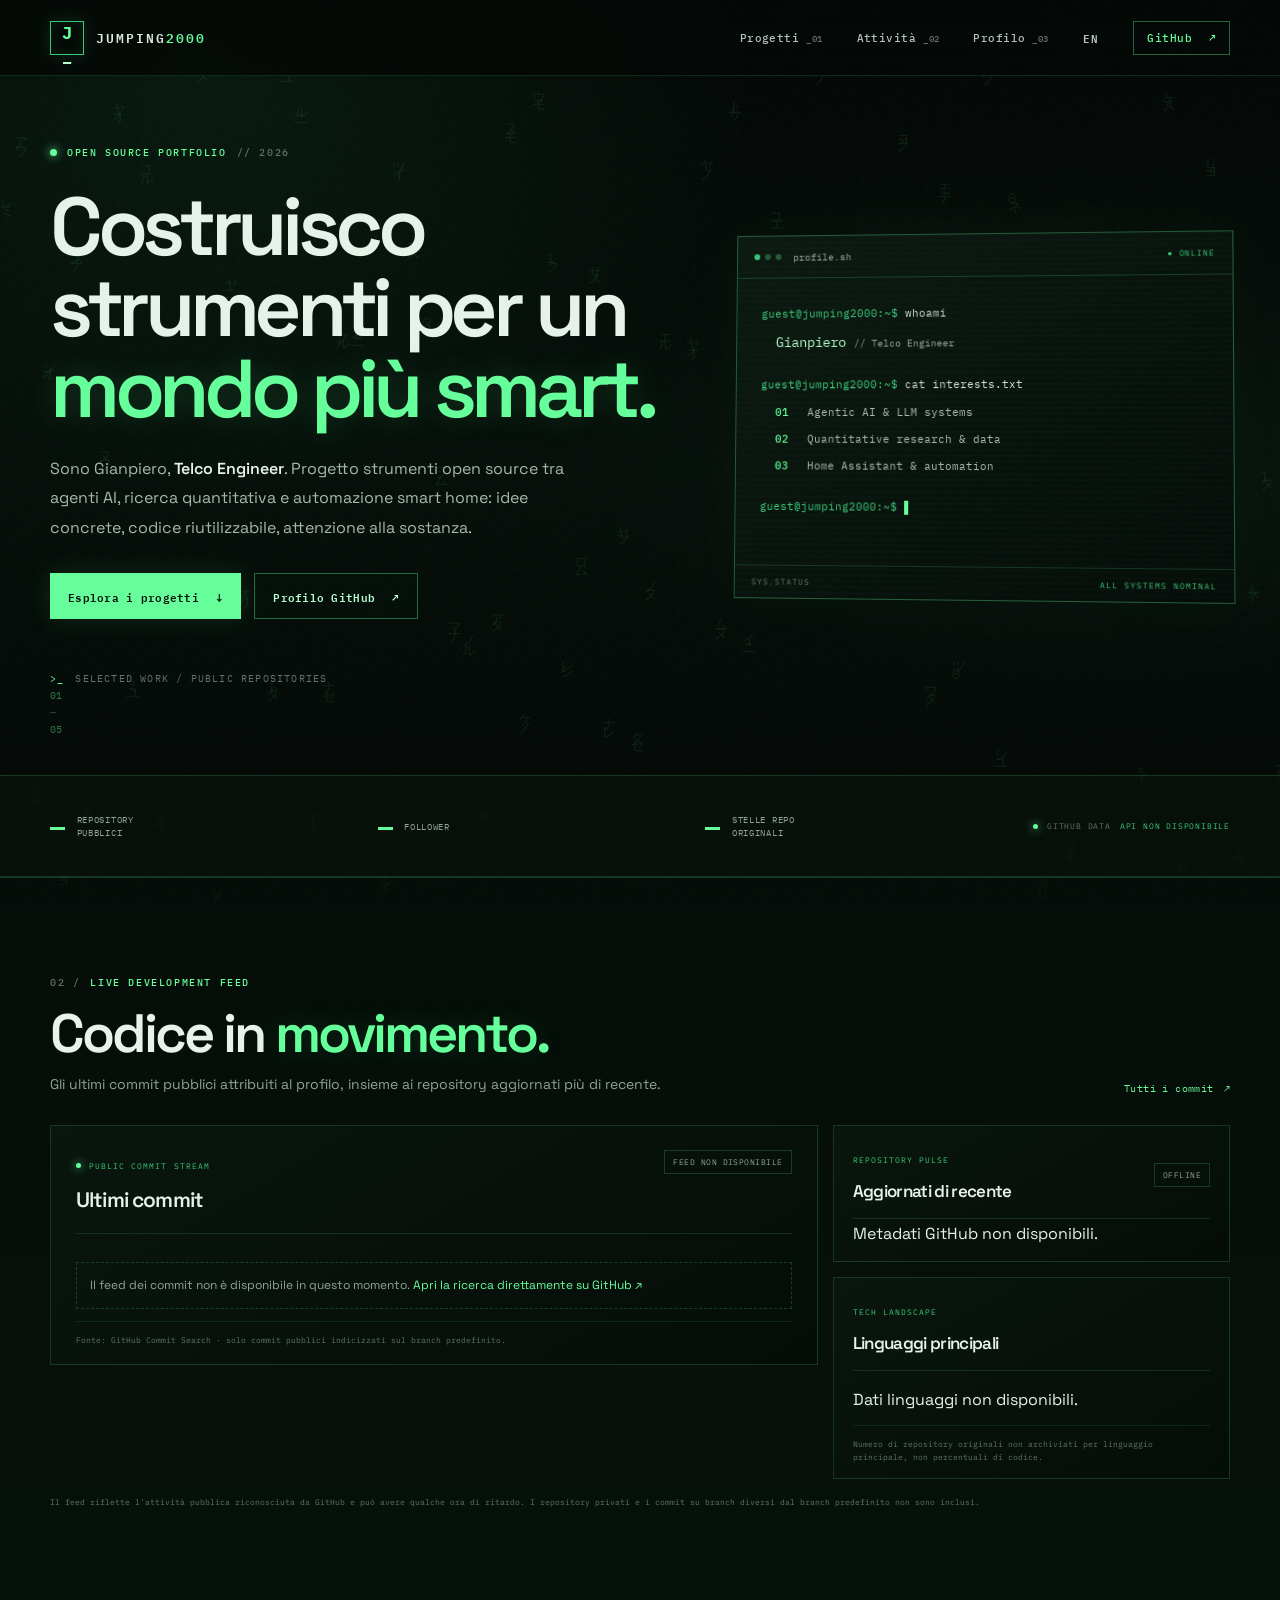
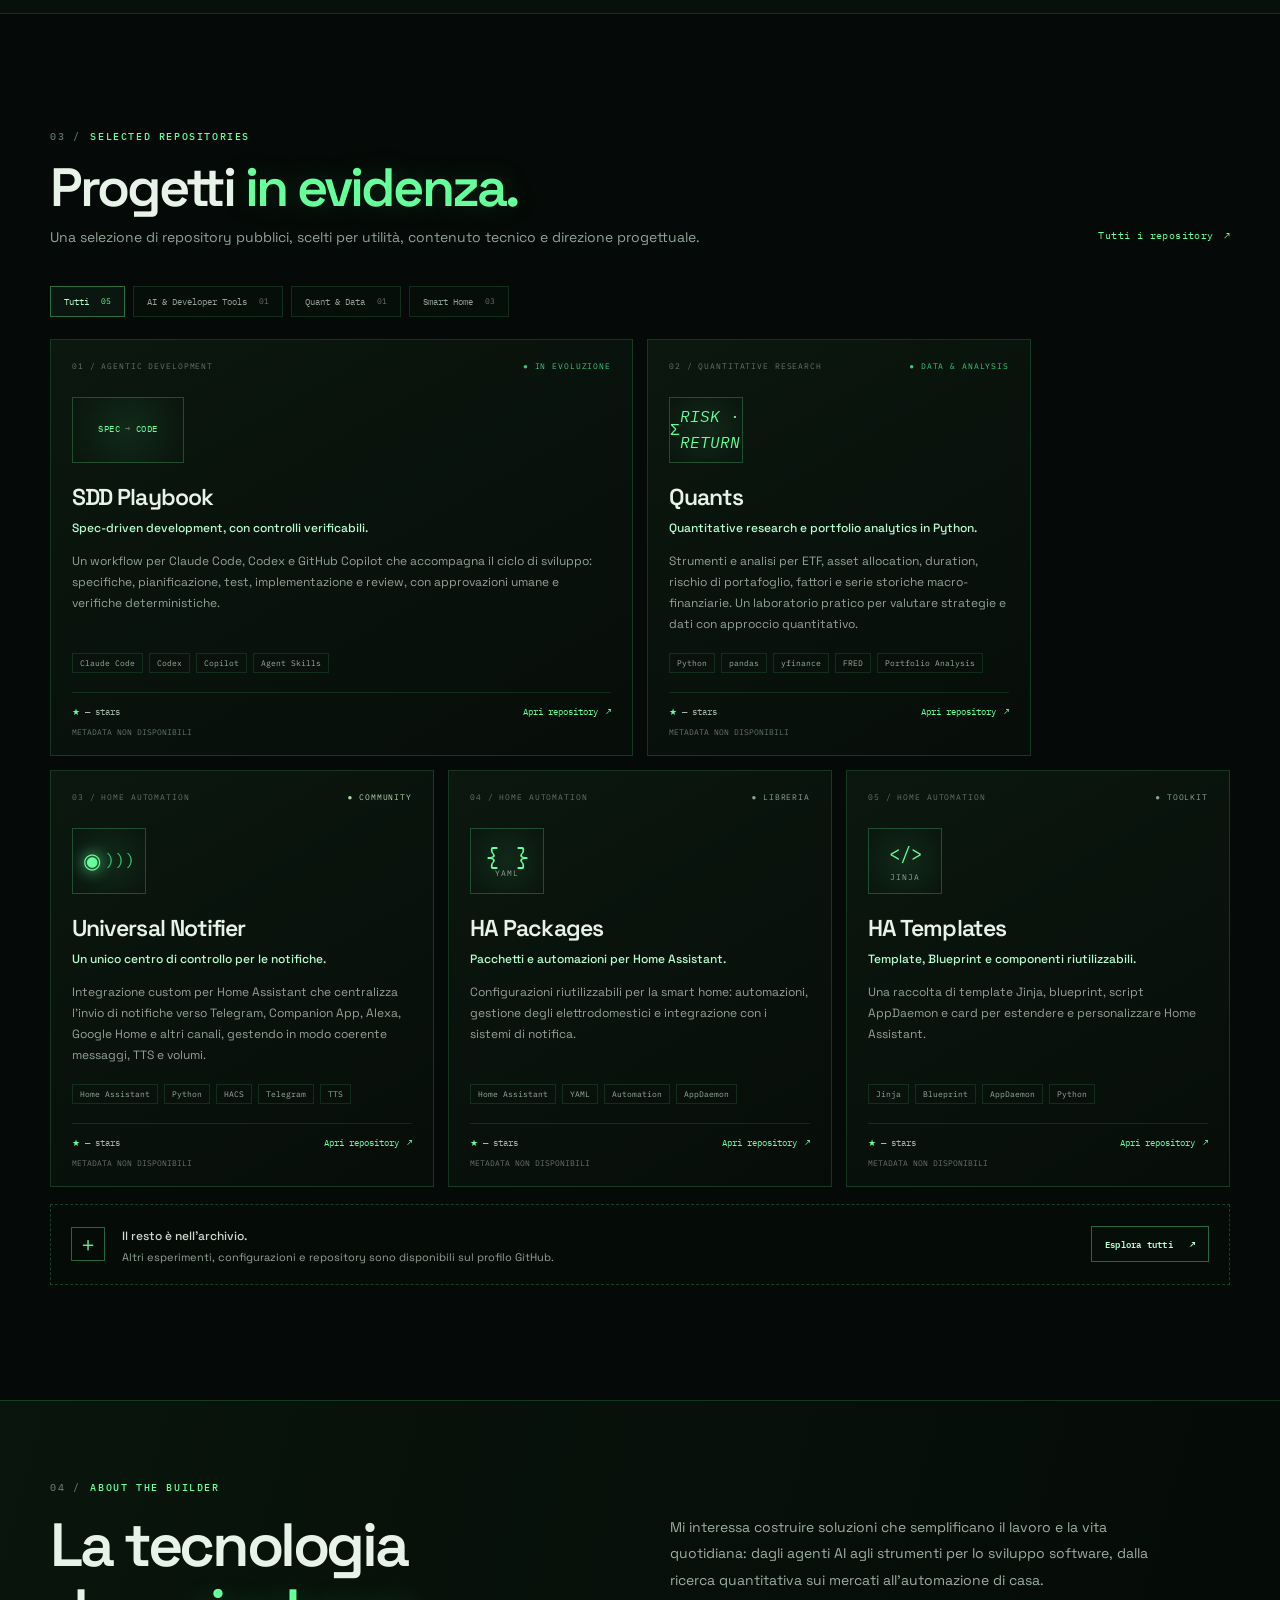
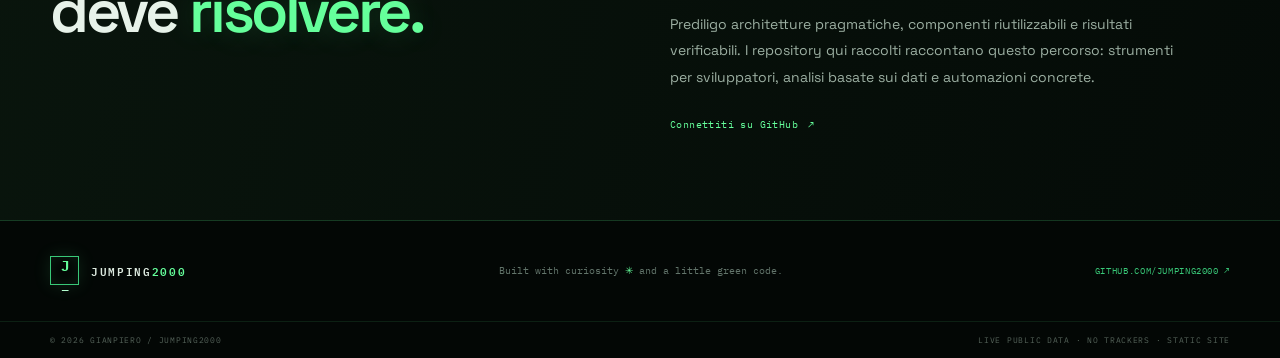
==== index_IT.html @ ffbb42ad "v0.1.0: Site updated with new features and bug fixes." ====
<!doctype html>
<html lang="it">
<head>
  <meta charset="utf-8">
  <meta name="viewport" content="width=device-width, initial-scale=1">
  <meta name="theme-color" content="#050907">
  <meta name="description" content="Portfolio open source di Gianpiero (jumping2000): agenti AI, developer tools e automazione Home Assistant.">
  <meta property="og:type" content="website">
  <meta property="og:title" content="jumping2000 — Open Source Portfolio">
  <meta property="og:description" content="Agenti AI, strumenti per sviluppatori e automazione smart home.">
  <meta property="og:url" content="https://jumping2000.github.io/index_IT.html">
  <meta property="og:locale" content="it_IT">
  <meta property="og:locale:alternate" content="en_US">
  <link rel="alternate" hreflang="en" href="https://jumping2000.github.io/">
  <link rel="alternate" hreflang="it" href="https://jumping2000.github.io/index_IT.html">
  <link rel="alternate" hreflang="x-default" href="https://jumping2000.github.io/">
  <title>jumping2000 // Open Source Portfolio</title>
  <link rel="icon" type="image/svg+xml" href="assets/favicon.svg">
  <link rel="preconnect" href="https://fonts.googleapis.com">
  <link rel="preconnect" href="https://fonts.gstatic.com" crossorigin>
  <link href="https://fonts.googleapis.com/css2?family=IBM+Plex+Mono:wght@400;500;600;700&family=Space+Grotesk:wght@400;500;600;700&display=swap" rel="stylesheet">
  <link rel="stylesheet" href="assets/site.css">
</head>
<body>
  <a class="skip-link" href="#main">Salta al contenuto</a>
  <canvas id="matrix-rain" aria-hidden="true"></canvas>
  <div class="noise" aria-hidden="true"></div>

  <header class="site-header">
    <a class="brand" href="#top" aria-label="jumping2000, torna all'inizio">
      <span class="brand-mark">J<span>_</span></span>
      <span class="brand-name">JUMPING<span>2000</span></span>
    </a>
    <nav class="main-nav" aria-label="Navigazione principale">
      <a href="#projects">Progetti<span>_01</span></a>
      <a href="#activity">Attività<span>_02</span></a>
      <a href="#about">Profilo<span>_03</span></a>
      <a class="nav-lang" href="index.html" lang="en" hreflang="en" aria-label="Read in English">EN</a>
      <a class="nav-github" href="https://github.com/jumping2000" target="_blank" rel="noopener noreferrer">GitHub <span aria-hidden="true">↗</span></a>
    </nav>
  </header>

  <main id="main">
    <section class="hero section-shell" id="top">
      <div class="hero-copy">
        <div class="eyebrow"><span class="pulse-dot"></span> OPEN SOURCE PORTFOLIO <span class="eyebrow-year">// 2026</span></div>
        <h1>Costruisco<br>strumenti per un<br><span>mondo più smart.</span></h1>
        <p class="hero-intro">Sono Gianpiero, <strong>Telco Engineer</strong>. Progetto strumenti open source tra agenti AI, ricerca quantitativa e automazione smart home: idee concrete, codice riutilizzabile, attenzione alla sostanza.</p>
        <div class="hero-actions">
          <a class="button button-primary" href="#projects">Esplora i progetti <span aria-hidden="true">↓</span></a>
          <a class="button button-ghost" href="https://github.com/jumping2000" target="_blank" rel="noopener noreferrer">Profilo GitHub <span aria-hidden="true">↗</span></a>
        </div>
        <div class="hero-footnote"><span class="prompt-symbol">&gt;_</span> SELECTED WORK / PUBLIC REPOSITORIES</div>
      </div>

      <aside class="terminal-card" aria-label="Terminale decorativo con profilo tecnico">
        <div class="terminal-topbar">
          <div class="terminal-lights" aria-hidden="true"><i></i><i></i><i></i></div>
          <span>profile.sh</span>
          <span class="terminal-lock">● ONLINE</span>
        </div>
        <div class="terminal-content">
          <p class="terminal-line"><span class="terminal-prompt">guest@jumping2000:~$</span> whoami</p>
          <p class="terminal-output">Gianpiero <span>// Telco Engineer</span></p>
          <p class="terminal-line"><span class="terminal-prompt">guest@jumping2000:~$</span> cat interests.txt</p>
          <ul class="terminal-list">
            <li><b>01</b> Agentic AI &amp; LLM systems</li>
            <li><b>02</b> Quantitative research &amp; data</li>
            <li><b>03</b> Home Assistant &amp; automation</li>
          </ul>
          <p class="terminal-line terminal-last"><span class="terminal-prompt">guest@jumping2000:~$</span> <span class="cursor">▋</span></p>
        </div>
        <div class="terminal-bottom"><span>SYS.STATUS</span><span>ALL SYSTEMS NOMINAL</span></div>
      </aside>
      <div class="hero-index" aria-hidden="true">01<br><span>—</span><br>05</div>
    </section>

    <section class="stats-strip" aria-label="Statistiche pubbliche GitHub">
      <div class="stats-inner">
        <div class="stat"><span class="stat-value" id="repo-count">—</span><span class="stat-label">REPOSITORY PUBBLICI</span></div>
        <div class="stat"><span class="stat-value" id="follower-count">—</span><span class="stat-label">FOLLOWER</span></div>
        <div class="stat"><span class="stat-value" id="star-count">—</span><span class="stat-label">STELLE REPO ORIGINALI</span></div>
        <div class="stats-note"><span class="pulse-dot"></span> GITHUB DATA <span id="stats-status">IN CARICAMENTO</span></div>
      </div>
    </section>


    <section class="activity-section" id="activity">
      <div class="activity-inner section-shell">
        <div class="section-heading">
          <div>
            <div class="eyebrow"><span class="section-number">02 /</span> LIVE DEVELOPMENT FEED</div>
            <h2>Codice in <span>movimento.</span></h2>
            <p class="section-description">Gli ultimi commit pubblici attribuiti al profilo, insieme ai repository aggiornati più di recente.</p>
          </div>
          <a class="text-link" href="https://github.com/search?q=author%3Ajumping2000&type=commits" target="_blank" rel="noopener noreferrer">Tutti i commit <span aria-hidden="true">↗</span></a>
        </div>

        <div class="activity-layout">
          <section class="activity-panel commits-panel" aria-labelledby="commits-title">
            <div class="activity-panel-header">
              <div><span class="panel-kicker"><span class="pulse-dot"></span> PUBLIC COMMIT STREAM</span><h3 id="commits-title">Ultimi commit</h3></div>
              <span class="live-status" id="activity-status">QUERY IN CORSO</span>
            </div>
            <ol class="commit-feed" id="commit-feed" aria-live="polite" aria-busy="true">
              <li class="commit-skeleton"><span></span><span></span><span></span></li>
              <li class="commit-skeleton"><span></span><span></span><span></span></li>
              <li class="commit-skeleton"><span></span><span></span><span></span></li>
            </ol>
            <p class="activity-empty" id="activity-empty" hidden>Il feed dei commit non è disponibile in questo momento. <a href="https://github.com/search?q=author%3Ajumping2000&type=commits" target="_blank" rel="noopener noreferrer">Apri la ricerca direttamente su GitHub ↗</a></p>
            <div class="panel-footnote">Fonte: GitHub Commit Search · solo commit pubblici indicizzati sul branch predefinito.</div>
          </section>

          <aside class="activity-aside">
            <section class="activity-panel repo-updates-panel" aria-labelledby="repo-updates-title">
              <div class="activity-panel-header compact-header">
                <div><span class="panel-kicker">REPOSITORY PULSE</span><h3 id="repo-updates-title">Aggiornati di recente</h3></div>
                <span class="live-status" id="repo-update-status">IN ATTESA</span>
              </div>
              <ol class="repo-updates-list" id="repo-updates-list" aria-live="polite">
                <li class="repo-update-placeholder">Caricamento repository…</li>
              </ol>
            </section>

            <section class="activity-panel language-panel" aria-labelledby="languages-title">
              <div class="activity-panel-header compact-header">
                <div><span class="panel-kicker">TECH LANDSCAPE</span><h3 id="languages-title">Linguaggi principali</h3></div>
              </div>
              <div class="language-list" id="language-list"><span class="repo-update-placeholder">Analisi repository…</span></div>
              <div class="panel-footnote">Numero di repository originali non archiviati per linguaggio principale, non percentuali di codice.</div>
            </section>
          </aside>
        </div>
        <p class="activity-disclaimer">Il feed riflette l'attività pubblica riconosciuta da GitHub e può avere qualche ora di ritardo. I repository privati e i commit su branch diversi dal branch predefinito non sono inclusi.</p>
      </div>
    </section>

    <section class="projects section-shell" id="projects">
      <div class="section-heading">
        <div>
          <div class="eyebrow"><span class="section-number">03 /</span> SELECTED REPOSITORIES</div>
          <h2>Progetti <span>in evidenza.</span></h2>
          <p class="section-description">Una selezione di repository pubblici, scelti per utilità, contenuto tecnico e direzione progettuale.</p>
        </div>
        <a class="text-link all-repos-link" href="https://github.com/jumping2000?tab=repositories" target="_blank" rel="noopener noreferrer">Tutti i repository <span aria-hidden="true">↗</span></a>
      </div>

      <div class="filter-bar" role="group" aria-label="Filtra i progetti">
        <button class="filter-button is-active" type="button" data-filter="all" aria-pressed="true">Tutti <span>05</span></button>
        <button class="filter-button" type="button" data-filter="ai" aria-pressed="false">AI &amp; Developer Tools <span>01</span></button>
        <button class="filter-button" type="button" data-filter="data" aria-pressed="false">Quant &amp; Data <span>01</span></button>
        <button class="filter-button" type="button" data-filter="smart-home" aria-pressed="false">Smart Home <span>03</span></button>
      </div>

      <div class="project-grid" id="project-grid">
        <article class="project-card project-featured" data-category="ai" data-repo="sdd-playbook">
          <div class="card-topline"><span class="card-index">01 / AGENTIC DEVELOPMENT</span><span class="card-status status-active">● IN EVOLUZIONE</span></div>
          <div class="project-symbol symbol-sdd" aria-hidden="true"><span>SPEC</span><i>→</i><span>CODE</span></div>
          <h3>SDD Playbook</h3>
          <p class="project-subtitle">Spec-driven development, con controlli verificabili.</p>
          <p class="project-description">Un workflow per Claude Code, Codex e GitHub Copilot che accompagna il ciclo di sviluppo: specifiche, pianificazione, test, implementazione e review, con approvazioni umane e verifiche deterministiche.</p>
          <div class="tag-list"><span>Claude Code</span><span>Codex</span><span>Copilot</span><span>Agent Skills</span></div>
          <div class="card-footer"><span class="repo-meta"><span class="star">★</span> <span data-repo-stat="sdd-playbook">—</span> <span class="repo-stat-label">stars</span></span><a class="repo-link" href="https://github.com/jumping2000/sdd-playbook" target="_blank" rel="noopener noreferrer">Apri repository <span aria-hidden="true">↗</span></a></div>
          <div class="repo-freshness" data-repo-freshness="sdd-playbook"><span>METADATA IN CARICAMENTO</span></div>
        </article>

        <article class="project-card" data-category="data" data-repo="Quants">
          <div class="card-topline"><span class="card-index">02 / QUANTITATIVE RESEARCH</span><span class="card-status status-active">● DATA &amp; ANALYSIS</span></div>
          <div class="project-symbol symbol-quants" aria-hidden="true"><span>Σ</span><i>RISK · RETURN</i></div>
          <h3>Quants</h3>
          <p class="project-subtitle">Quantitative research e portfolio analytics in Python.</p>
          <p class="project-description">Strumenti e analisi per ETF, asset allocation, duration, rischio di portafoglio, fattori e serie storiche macro-finanziarie. Un laboratorio pratico per valutare strategie e dati con approccio quantitativo.</p>
          <div class="tag-list"><span>Python</span><span>pandas</span><span>yfinance</span><span>FRED</span><span>Portfolio Analysis</span></div>
          <div class="card-footer"><span class="repo-meta"><span class="star">★</span> <span data-repo-stat="Quants">—</span> <span class="repo-stat-label">stars</span></span><a class="repo-link" href="https://github.com/jumping2000/Quants" target="_blank" rel="noopener noreferrer">Apri repository <span aria-hidden="true">↗</span></a></div>
          <div class="repo-freshness" data-repo-freshness="Quants"><span>METADATA IN CARICAMENTO</span></div>
        </article>

        <article class="project-card" data-category="smart-home" data-repo="universal_notifier">
          <div class="card-topline"><span class="card-index">03 / HOME AUTOMATION</span><span class="card-status status-popular">● COMMUNITY</span></div>
          <div class="project-symbol symbol-notifier" aria-hidden="true"><span class="notify-ring">◉</span><span class="notify-wave">)))</span></div>
          <h3>Universal Notifier</h3>
          <p class="project-subtitle">Un unico centro di controllo per le notifiche.</p>
          <p class="project-description">Integrazione custom per Home Assistant che centralizza l'invio di notifiche verso Telegram, Companion App, Alexa, Google Home e altri canali, gestendo in modo coerente messaggi, TTS e volumi.</p>
          <div class="tag-list"><span>Home Assistant</span><span>Python</span><span>HACS</span><span>Telegram</span><span>TTS</span></div>
          <div class="card-footer"><span class="repo-meta"><span class="star">★</span> <span data-repo-stat="universal_notifier">—</span> <span class="repo-stat-label">stars</span></span><a class="repo-link" href="https://github.com/jumping2000/universal_notifier" target="_blank" rel="noopener noreferrer">Apri repository <span aria-hidden="true">↗</span></a></div>
          <div class="repo-freshness" data-repo-freshness="universal_notifier"><span>METADATA IN CARICAMENTO</span></div>
        </article>

        <article class="project-card" data-category="smart-home" data-repo="ha-packages">
          <div class="card-topline"><span class="card-index">04 / HOME AUTOMATION</span><span class="card-status">● LIBRERIA</span></div>
          <div class="project-symbol symbol-packages" aria-hidden="true"><span>{ }</span><i>YAML</i></div>
          <h3>HA Packages</h3>
          <p class="project-subtitle">Pacchetti e automazioni per Home Assistant.</p>
          <p class="project-description">Configurazioni riutilizzabili per la smart home: automazioni, gestione degli elettrodomestici e integrazione con i sistemi di notifica.</p>
          <div class="tag-list"><span>Home Assistant</span><span>YAML</span><span>Automation</span><span>AppDaemon</span></div>
          <div class="card-footer"><span class="repo-meta"><span class="star">★</span> <span data-repo-stat="ha-packages">—</span> <span class="repo-stat-label">stars</span></span><a class="repo-link" href="https://github.com/jumping2000/ha-packages" target="_blank" rel="noopener noreferrer">Apri repository <span aria-hidden="true">↗</span></a></div>
          <div class="repo-freshness" data-repo-freshness="ha-packages"><span>METADATA IN CARICAMENTO</span></div>
        </article>

        <article class="project-card" data-category="smart-home" data-repo="ha-templates">
          <div class="card-topline"><span class="card-index">05 / HOME AUTOMATION</span><span class="card-status">● TOOLKIT</span></div>
          <div class="project-symbol symbol-templates" aria-hidden="true"><span>&lt;/&gt;</span><i>JINJA</i></div>
          <h3>HA Templates</h3>
          <p class="project-subtitle">Template, Blueprint e componenti riutilizzabili.</p>
          <p class="project-description">Una raccolta di template Jinja, blueprint, script AppDaemon e card per estendere e personalizzare Home Assistant.</p>
          <div class="tag-list"><span>Jinja</span><span>Blueprint</span><span>AppDaemon</span><span>Python</span></div>
          <div class="card-footer"><span class="repo-meta"><span class="star">★</span> <span data-repo-stat="ha-templates">—</span> <span class="repo-stat-label">stars</span></span><a class="repo-link" href="https://github.com/jumping2000/ha-templates" target="_blank" rel="noopener noreferrer">Apri repository <span aria-hidden="true">↗</span></a></div>
          <div class="repo-freshness" data-repo-freshness="ha-templates"><span>METADATA IN CARICAMENTO</span></div>
        </article>
      </div>

      <div class="more-repos">
        <div class="more-icon" aria-hidden="true">＋</div>
        <div><strong>Il resto è nell'archivio.</strong><p>Altri esperimenti, configurazioni e repository sono disponibili sul profilo GitHub.</p></div>
        <a class="button button-small button-ghost" href="https://github.com/jumping2000?tab=repositories" target="_blank" rel="noopener noreferrer">Esplora tutti <span aria-hidden="true">↗</span></a>
      </div>
    </section>

    <section class="about-section" id="about">
      <div class="about-inner section-shell">
        <div class="eyebrow"><span class="section-number">04 /</span> ABOUT THE BUILDER</div>
        <div class="about-grid">
          <h2>La tecnologia<br>deve <span>risolvere.</span></h2>
          <div class="about-copy">
            <p>Mi interessa costruire soluzioni che semplificano il lavoro e la vita quotidiana: dagli agenti AI agli strumenti per lo sviluppo software, dalla ricerca quantitativa sui mercati all'automazione di casa.</p>
            <p>Prediligo architetture pragmatiche, componenti riutilizzabili e risultati verificabili. I repository qui raccolti raccontano questo percorso: strumenti per sviluppatori, analisi basate sui dati e automazioni concrete.</p>
            <a class="text-link" href="https://github.com/jumping2000" target="_blank" rel="noopener noreferrer">Connettiti su GitHub <span aria-hidden="true">↗</span></a>
          </div>
        </div>
      </div>
    </section>
  </main>

  <footer class="site-footer">
    <div class="footer-inner section-shell">
      <a class="brand footer-brand" href="#top"><span class="brand-mark">J<span>_</span></span><span class="brand-name">JUMPING<span>2000</span></span></a>
      <p>Built with curiosity <span>✳</span> and a little green code.</p>
      <a href="https://github.com/jumping2000" target="_blank" rel="noopener noreferrer">GITHUB.COM/JUMPING2000 ↗</a>
    </div>
    <div class="footer-bottom"><span>© <span id="year">2026</span> GIANPIERO / JUMPING2000</span><span>LIVE PUBLIC DATA · NO TRACKERS · STATIC SITE</span></div>
  </footer>
  <script src="assets/site.js" defer></script>
</body>
</html>
---- assets/site.css ----
:root {
  color-scheme: dark;
  --bg: #050907;
  --bg-soft: #09110d;
  --panel: rgba(9, 19, 13, .88);
  --panel-strong: #0b1510;
  --line: rgba(91, 255, 151, .17);
  --line-bright: rgba(91, 255, 151, .38);
  --green: #65ff9b;
  --green-dim: #39c878;
  --green-soft: #b5ffd0;
  --text: #e7f2e9;
  --muted: #91a397;
  --muted-dark: #62746a;
  --mono: "IBM Plex Mono", ui-monospace, SFMono-Regular, Consolas, monospace;
  --sans: "Space Grotesk", Inter, system-ui, sans-serif;
  --max: 1180px;
}

* { box-sizing: border-box; }
html { scroll-behavior: smooth; scroll-padding-top: 90px; }
body { margin: 0; min-width: 320px; background: var(--bg); color: var(--text); font-family: var(--sans); line-height: 1.6; overflow-x: hidden; }
body::before { content: ""; position: fixed; inset: 0; z-index: -2; pointer-events: none; background: radial-gradient(ellipse at 16% 9%, rgba(35, 140, 75, .13), transparent 36%), radial-gradient(ellipse at 86% 52%, rgba(29, 101, 59, .09), transparent 33%), linear-gradient(180deg, #050907 0%, #07100b 52%, #050907 100%); }
#matrix-rain { position: fixed; inset: 0; z-index: -1; width: 100%; height: 100%; opacity: .2; pointer-events: none; }
.noise { position: fixed; inset: 0; z-index: 5; opacity: .025; pointer-events: none; background-image: url("data:image/svg+xml,%3Csvg viewBox='0 0 180 180' xmlns='http://www.w3.org/2000/svg'%3E%3Cfilter id='n'%3E%3CfeTurbulence type='fractalNoise' baseFrequency='.92' numOctaves='3' stitchTiles='stitch'/%3E%3C/filter%3E%3Crect width='100%25' height='100%25' filter='url(%23n)' opacity='.7'/%3E%3C/svg%3E"); }
a { color: inherit; text-decoration: none; }
button { font: inherit; }
::selection { background: var(--green); color: #041008; }
.skip-link { position: fixed; top: 8px; left: 8px; z-index: 20; padding: 10px 14px; color: #041008; background: var(--green); transform: translateY(-150%); }
.skip-link:focus { transform: translateY(0); }
.section-shell { width: min(var(--max), calc(100% - 64px)); margin-inline: auto; }

.site-header { position: sticky; top: 0; z-index: 10; display: flex; align-items: center; justify-content: space-between; width: 100%; height: 76px; padding: 0 max(32px, calc((100vw - var(--max)) / 2)); border-bottom: 1px solid rgba(91,255,151,.13); background: rgba(5, 9, 7, .84); backdrop-filter: blur(18px); }
.brand { display: inline-flex; align-items: center; gap: 12px; }
.brand-mark { display: grid; place-items: center; width: 34px; height: 34px; border: 1px solid var(--green-dim); color: var(--green); font: 700 17px var(--mono); box-shadow: 0 0 18px rgba(101,255,155,.12), inset 0 0 13px rgba(101,255,155,.08); }
.brand-mark span { color: var(--green-soft); }
.brand-name { font: 600 13px var(--mono); letter-spacing: .15em; color: #dce9df; }
.brand-name span { color: var(--green); }
.main-nav { display: flex; align-items: center; gap: 34px; font: 500 11px var(--mono); letter-spacing: .04em; color: #b4c5b8; }
.main-nav a { transition: color .2s ease; }
.main-nav a:hover, .main-nav a:focus-visible { color: var(--green); }
.main-nav a > span:not([aria-hidden]) { margin-left: 7px; color: var(--muted-dark); font-size: 9px; }
.main-nav .nav-github { padding: 9px 13px; border: 1px solid var(--line-bright); color: var(--green); }
.main-nav .nav-github span { margin-left: 9px; }
.main-nav .nav-lang { padding: 9px 0; font-weight: 600; letter-spacing: .12em; }

.hero { position: relative; display: grid; grid-template-columns: minmax(0, 1.1fr) minmax(360px, .9fr); align-items: center; gap: 70px; min-height: 650px; padding-top: 70px; padding-bottom: 90px; }
.hero-copy { position: relative; z-index: 1; }
.eyebrow { display: flex; align-items: center; gap: 10px; color: var(--green); font: 500 10px var(--mono); letter-spacing: .16em; }
.pulse-dot { display: inline-block; width: 7px; height: 7px; border-radius: 50%; background: var(--green); box-shadow: 0 0 10px var(--green); animation: pulse 2s infinite; }
.eyebrow-year { color: var(--muted-dark); }
h1 { margin: 27px 0 24px; font-size: clamp(48px, 6.5vw, 82px); line-height: .99; letter-spacing: -.065em; font-weight: 600; }
h1 span, h2 span { color: var(--green); text-shadow: 0 0 30px rgba(101,255,155,.17); }
.hero-intro { max-width: 555px; margin: 0; color: #a7b8ac; font-size: 16px; line-height: 1.85; }
.hero-intro strong { color: var(--text); font-weight: 600; }
.hero-actions { display: flex; flex-wrap: wrap; gap: 13px; margin-top: 31px; }
.button { display: inline-flex; align-items: center; justify-content: center; gap: 17px; min-height: 46px; padding: 0 18px; font: 600 11px var(--mono); letter-spacing: .025em; transition: transform .2s ease, box-shadow .2s ease, background .2s ease; }
.button:hover { transform: translateY(-2px); }
.button-primary { color: #031008; background: var(--green); box-shadow: 0 0 25px rgba(101,255,155,.13); }
.button-primary:hover { background: #a0ffbd; box-shadow: 0 0 35px rgba(101,255,155,.25); }
.button-ghost { color: var(--green-soft); border: 1px solid var(--line-bright); background: rgba(8,20,12,.35); }
.button-ghost:hover { background: rgba(48,112,69,.2); }
.hero-footnote { display: flex; align-items: center; gap: 11px; margin-top: 53px; color: var(--muted-dark); font: 10px var(--mono); letter-spacing: .12em; }
.prompt-symbol { color: var(--green); }
.hero-index { position: absolute; bottom: 37px; left: 0; color: var(--green); opacity: .46; font: 10px/1.7 var(--mono); }
.hero-index span { color: var(--muted-dark); }

.terminal-card { position: relative; overflow: hidden; border: 1px solid rgba(101,255,155,.31); background: linear-gradient(145deg, rgba(11,25,16,.97), rgba(4,12,8,.95)); box-shadow: 0 20px 80px rgba(0,0,0,.28), 0 0 50px rgba(45,174,91,.07); transform: perspective(1100px) rotateY(-4deg) rotateX(2deg); }
.terminal-card::before { content: ""; position: absolute; inset: 0; pointer-events: none; background: repeating-linear-gradient(0deg, transparent 0 4px, rgba(103,255,155,.018) 5px 6px); }
.terminal-topbar { position: relative; display: flex; align-items: center; gap: 12px; height: 43px; padding: 0 17px; border-bottom: 1px solid var(--line); color: var(--muted); font: 10px var(--mono); }
.terminal-lights { display: flex; gap: 5px; }
.terminal-lights i { display: block; width: 6px; height: 6px; border-radius: 50%; background: #28583b; }
.terminal-lights i:first-child { background: var(--green-dim); }
.terminal-lock { margin-left: auto; color: var(--green-dim); font-size: 8px; letter-spacing: .1em; }
.terminal-content { position: relative; min-height: 290px; padding: 27px 25px 15px; font: 11px/1.7 var(--mono); }
.terminal-line { margin: 0 0 9px; color: #d0e2d5; }
.terminal-prompt { color: var(--green-dim); }
.terminal-output { margin: -1px 0 22px 15px; color: var(--green-soft); font-size: 14px; }
.terminal-output span { color: var(--muted); font-size: 10px; }
.terminal-list { display: grid; gap: 8px; margin: 0 0 23px 15px; padding: 0; list-style: none; color: #a9bbae; }
.terminal-list b { margin-right: 12px; color: var(--green); font-weight: 500; }
.terminal-last { margin-bottom: 3px; }
.cursor { color: var(--green); animation: blink 1.05s steps(2, start) infinite; }
.terminal-bottom { display: flex; justify-content: space-between; padding: 11px 17px; border-top: 1px solid var(--line); color: var(--muted-dark); font: 8px var(--mono); letter-spacing: .12em; }
.terminal-bottom span:last-child { color: var(--green-dim); }

.stats-strip { border-block: 1px solid var(--line); background: rgba(9,18,12,.72); }
.stats-inner { display: grid; grid-template-columns: 1fr 1fr 1fr auto; align-items: center; gap: 30px; width: min(var(--max), calc(100% - 64px)); min-height: 100px; margin: 0 auto; }
.stat { display: flex; align-items: center; gap: 13px; }
.stat-value { color: var(--green); font: 600 25px var(--mono); letter-spacing: -.06em; }
.stat-label { max-width: 95px; color: var(--muted); font: 9px/1.5 var(--mono); letter-spacing: .08em; }
.stats-note { display: flex; align-items: center; gap: 9px; color: var(--muted-dark); font: 8px var(--mono); letter-spacing: .1em; white-space: nowrap; }
.stats-note .pulse-dot { width: 5px; height: 5px; }
#stats-status { color: var(--green-dim); }

.projects { padding-top: 116px; padding-bottom: 115px; }
.section-heading { display: flex; justify-content: space-between; align-items: end; gap: 30px; margin-bottom: 37px; }
.section-number { color: var(--muted-dark); }
h2 { margin: 16px 0 9px; font-size: clamp(36px, 4.6vw, 54px); line-height: 1.08; letter-spacing: -.055em; font-weight: 600; }
.section-description { margin: 0; color: var(--muted); font-size: 14px; }
.text-link { display: inline-flex; align-items: center; gap: 10px; color: var(--green); font: 10px var(--mono); letter-spacing: .04em; white-space: nowrap; transition: gap .2s ease; }
.text-link:hover { gap: 15px; }
.all-repos-link { margin-bottom: 7px; }
.filter-bar { display: flex; flex-wrap: wrap; gap: 8px; margin: 0 0 22px; }
.filter-button { display: inline-flex; align-items: center; gap: 12px; padding: 9px 13px; border: 1px solid rgba(91,255,151,.13); color: var(--muted); background: rgba(8,17,11,.65); cursor: pointer; font: 9px var(--mono); transition: border-color .2s ease, color .2s ease, background .2s ease; }
.filter-button span { color: var(--muted-dark); font-size: 8px; }
.filter-button:hover, .filter-button.is-active { border-color: var(--line-bright); color: var(--green-soft); background: rgba(47,117,68,.13); }
.filter-button.is-active span { color: var(--green); }
.project-grid { display: grid; grid-template-columns: repeat(6, 1fr); gap: 14px; }
.project-card { position: relative; display: flex; flex-direction: column; grid-column: span 2; min-height: 385px; padding: 21px 21px 18px; border: 1px solid rgba(91,255,151,.16); background: linear-gradient(150deg, rgba(12,25,16,.92), rgba(7,14,10,.94)); transition: transform .25s ease, border-color .25s ease, box-shadow .25s ease; }
.project-card:hover { transform: translateY(-4px); border-color: rgba(101,255,155,.46); box-shadow: 0 15px 40px rgba(0,0,0,.2), 0 0 30px rgba(101,255,155,.05); }
.project-card.project-featured { grid-column: span 3; min-height: 405px; }
.project-card[hidden] { display: none; }
.card-topline { display: flex; align-items: center; justify-content: space-between; gap: 10px; color: var(--muted-dark); font: 8px var(--mono); letter-spacing: .11em; }
.card-status { color: #8ca397; white-space: nowrap; font-size: 8px; }
.status-active { color: var(--green-dim); }
.status-popular { color: #b5d6ad; }
.project-symbol { position: relative; display: flex; align-items: center; justify-content: center; width: 74px; height: 66px; margin: 26px 0 16px; border: 1px solid rgba(101,255,155,.24); color: var(--green); background: radial-gradient(circle, rgba(67,182,104,.12), rgba(8,20,12,.2)); font-family: var(--mono); }
.symbol-sdd { gap: 5px; width: 112px; font-size: 9px; letter-spacing: .05em; }
.symbol-sdd i { color: var(--muted-dark); font-style: normal; }
.symbol-pico { border-radius: 50%; width: 66px; height: 66px; }
.pico-core { z-index: 1; display: grid; place-items: center; width: 27px; height: 27px; border-radius: 50%; color: #051009; background: var(--green); font: 700 15px var(--mono); box-shadow: 0 0 18px rgba(101,255,155,.5); }
.pico-orbit { position: absolute; width: 49px; height: 49px; border: 1px solid rgba(101,255,155,.48); border-radius: 50%; }
.orbit-two { width: 63px; height: 32px; transform: rotate(-34deg); border-color: rgba(101,255,155,.25); }
.symbol-notifier { gap: 4px; font-size: 21px; }
.notify-ring { text-shadow: 0 0 15px var(--green); }
.notify-wave { color: var(--green-dim); font-size: 17px; }
.symbol-packages { flex-direction: column; gap: 0; font-size: 25px; line-height: 1; }
.symbol-packages i, .symbol-templates i { color: var(--muted); font-size: 8px; font-style: normal; letter-spacing: .13em; }
.symbol-templates { flex-direction: column; gap: 3px; font-size: 19px; }
.project-card h3 { margin: 0 0 4px; color: var(--text); font-size: 23px; letter-spacing: -.04em; font-weight: 600; }
.project-subtitle { margin: 0 0 12px; color: var(--green-soft); font-size: 12px; font-weight: 500; }
.project-description { flex: 1; margin: 0 0 18px; color: #91a397; font-size: 12px; line-height: 1.75; }
.tag-list { display: flex; flex-wrap: wrap; gap: 6px; margin: 0 0 19px; }
.tag-list span { padding: 4px 7px; border: 1px solid rgba(91,255,151,.12); color: #96ad9d; font: 8px var(--mono); }
.card-footer { display: flex; align-items: center; justify-content: space-between; gap: 12px; padding-top: 13px; border-top: 1px solid rgba(91,255,151,.12); color: var(--muted-dark); font: 9px var(--mono); }
.repo-license { color: var(--muted-dark); }
.repo-meta { color: #a6b9aa; }
.star { color: var(--green); }
.repo-link { display: inline-flex; align-items: center; gap: 8px; color: var(--green); white-space: nowrap; transition: gap .2s ease; }
.repo-link:hover { gap: 13px; }
.more-repos { display: flex; align-items: center; gap: 17px; margin-top: 17px; padding: 17px 20px; border: 1px dashed rgba(91,255,151,.22); background: rgba(7,16,10,.52); }
.more-icon { display: grid; place-items: center; flex: 0 0 34px; width: 34px; height: 34px; border: 1px solid var(--line-bright); color: var(--green); font: 20px var(--mono); }
.more-repos strong { color: #cfdbd1; font-size: 12px; font-weight: 500; }
.more-repos p { margin: 2px 0 0; color: var(--muted); font-size: 11px; }
.button-small { min-height: 36px; margin-left: auto; padding-inline: 13px; font-size: 9px; }

.about-section { border-block: 1px solid var(--line); background: linear-gradient(105deg, rgba(10,23,14,.9), rgba(5,12,8,.92)); }
.about-inner { padding-top: 80px; padding-bottom: 84px; }
.about-grid { display: grid; grid-template-columns: 1fr 1fr; gap: 60px; align-items: start; }
.about-grid h2 { margin-top: 19px; font-size: clamp(42px, 5vw, 61px); }
.about-copy { max-width: 510px; padding-top: 20px; }
.about-copy p { margin: 0 0 17px; color: #9cafa2; font-size: 14px; line-height: 1.9; }
.about-copy .text-link { margin-top: 11px; }

.site-footer { background: #030705; }
.footer-inner { display: flex; align-items: center; justify-content: space-between; min-height: 100px; gap: 20px; }
.footer-brand .brand-mark { width: 29px; height: 29px; font-size: 14px; }
.footer-brand .brand-name { font-size: 11px; }
.footer-inner p { margin: 0; color: var(--muted-dark); font: 10px var(--mono); }
.footer-inner p span { color: var(--green); }
.footer-inner > a:last-child { color: var(--green-dim); font: 9px var(--mono); letter-spacing: .07em; }
.footer-bottom { display: flex; justify-content: space-between; gap: 20px; padding: 13px max(32px, calc((100vw - var(--max)) / 2)); border-top: 1px solid rgba(91,255,151,.1); color: #56645b; font: 8px var(--mono); letter-spacing: .09em; }

@keyframes pulse { 0%, 100% { opacity: 1; box-shadow: 0 0 10px var(--green); } 50% { opacity: .48; box-shadow: 0 0 3px var(--green); } }
@keyframes blink { to { visibility: hidden; } }

@media (max-width: 900px) {
  .hero { grid-template-columns: 1fr; gap: 45px; min-height: 0; padding-top: 80px; padding-bottom: 90px; }
  .hero-copy { max-width: 680px; }
  .terminal-card { width: min(100%, 570px); margin-left: auto; transform: none; }
  .hero-index { display: none; }
  .stats-inner { grid-template-columns: repeat(3, 1fr); padding-block: 20px; }
  .stats-note { grid-column: 1 / -1; justify-self: end; }
  .project-card, .project-card.project-featured { grid-column: span 3; }
  .project-card { min-height: 390px; }
}
@media (max-width: 600px) {
  .section-shell { width: min(100% - 36px, var(--max)); }
  .site-header { height: 66px; padding-inline: 18px; }
  .brand { gap: 8px; }
  .brand-mark { width: 30px; height: 30px; font-size: 15px; }
  .brand-name { font-size: 10px; }
  .main-nav { gap: 15px; font-size: 9px; }
  .main-nav a > span:not([aria-hidden]) { display: none; }
  .main-nav .nav-github { padding: 7px 8px; }
  .hero { gap: 35px; padding-top: 68px; padding-bottom: 57px; }
  .eyebrow { font-size: 8px; letter-spacing: .12em; }
  h1 { margin-top: 23px; font-size: clamp(46px, 13vw, 66px); }
  .hero-intro { font-size: 14px; }
  .hero-actions { gap: 9px; }
  .button { min-height: 43px; padding-inline: 13px; font-size: 9px; }
  .hero-footnote { margin-top: 35px; font-size: 8px; }
  .terminal-content { min-height: 270px; padding: 22px 16px 13px; font-size: 9px; }
  .terminal-output { font-size: 12px; }
  .terminal-bottom { font-size: 7px; }
  .stats-inner { width: calc(100% - 36px); gap: 12px; }
  .stat { flex-direction: column; align-items: flex-start; gap: 2px; }
  .stat-value { font-size: 21px; }
  .stat-label { font-size: 7px; }
  .stats-note { font-size: 7px; }
  .projects { padding-top: 76px; padding-bottom: 75px; }
  .section-heading { display: block; margin-bottom: 27px; }
  h2 { font-size: 39px; }
  .section-description { max-width: 95%; font-size: 12px; }
  .all-repos-link { margin-top: 20px; }
  .filter-bar { gap: 6px; }
  .filter-button { gap: 7px; padding: 8px 9px; font-size: 8px; }
  .project-grid { grid-template-columns: 1fr; gap: 11px; }
  .project-card, .project-card.project-featured { grid-column: 1; min-height: 0; padding: 18px 17px 16px; }
  .project-description { min-height: 0; }
  .project-symbol { margin-top: 22px; }
  .project-card h3 { font-size: 21px; }
  .project-description { font-size: 11px; }
  .tag-list span { font-size: 7px; }
  .card-footer { font-size: 8px; }
  .more-repos { flex-wrap: wrap; gap: 12px; padding: 15px; }
  .more-repos > div:nth-child(2) { flex: 1; min-width: 180px; }
  .button-small { margin-left: 46px; }
  .about-inner { padding-block: 60px; }
  .about-grid { grid-template-columns: 1fr; gap: 7px; }
  .about-grid h2 { font-size: 49px; }
  .about-copy { padding-top: 0; }
  .about-copy p { font-size: 12px; }
  .footer-inner { flex-wrap: wrap; padding-block: 25px; }
  .footer-inner p { order: 3; flex: 0 0 100%; }
  .footer-inner > a:last-child { font-size: 8px; }
  .footer-bottom { flex-direction: column; padding-inline: 18px; font-size: 7px; }
}
@media (prefers-reduced-motion: reduce) {
  *, *::before, *::after { scroll-behavior: auto !important; animation-duration: .01ms !important; animation-iteration-count: 1 !important; transition-duration: .01ms !important; }
  #matrix-rain { display: none; }
}


/* Live activity dashboard */
.activity-section { padding: 98px 0 103px; border-block: 1px solid var(--line); background: linear-gradient(180deg, rgba(7,16,10,.56), rgba(8,19,12,.86)); }
.activity-inner .section-heading { margin-bottom: 30px; }
.activity-layout { display: grid; grid-template-columns: minmax(0, 1.45fr) minmax(290px, .75fr); gap: 15px; align-items: start; }
.activity-panel { min-width: 0; border: 1px solid rgba(91,255,151,.17); background: linear-gradient(150deg, rgba(10,22,14,.94), rgba(5,12,8,.96)); }
.commits-panel { padding: 24px 25px 17px; }
.activity-panel-header { display: flex; justify-content: space-between; align-items: flex-start; gap: 18px; padding-bottom: 17px; border-bottom: 1px solid rgba(91,255,151,.13); }
.panel-kicker { display: inline-flex; align-items: center; gap: 8px; color: var(--green-dim); font: 8px var(--mono); letter-spacing: .13em; }
.panel-kicker .pulse-dot { width: 5px; height: 5px; }
.activity-panel h3 { margin: 7px 0 0; color: var(--text); font-size: 21px; letter-spacing: -.04em; font-weight: 600; }
.live-status { padding: 6px 8px; border: 1px solid rgba(91,255,151,.19); color: var(--muted); font: 8px var(--mono); letter-spacing: .06em; white-space: nowrap; }
.commit-feed { position: relative; display: grid; gap: 0; margin: 0; padding: 8px 0 0; list-style: none; }
.commit-item { position: relative; display: grid; grid-template-columns: 14px minmax(0,1fr); gap: 13px; padding: 15px 0 16px; }
.commit-item:not(:last-child) .commit-marker::after { content: ""; position: absolute; top: 15px; bottom: -18px; left: 5px; width: 1px; background: linear-gradient(rgba(101,255,155,.38), rgba(101,255,155,.08)); }
.commit-marker { position: relative; z-index: 1; width: 11px; height: 11px; margin-top: 4px; border: 1px solid var(--green-dim); border-radius: 50%; background: #092012; box-shadow: 0 0 12px rgba(101,255,155,.15); }
.commit-body { min-width: 0; }
.commit-meta { display: flex; flex-wrap: wrap; justify-content: space-between; gap: 7px 15px; color: var(--muted-dark); font: 9px var(--mono); }
.commit-meta a { color: var(--green-dim); }
.commit-meta time { white-space: nowrap; }
.commit-message { margin: 7px 0 8px; color: #d3e1d6; font-size: 13px; line-height: 1.5; overflow-wrap: anywhere; }
.commit-footer { display: flex; justify-content: space-between; align-items: center; gap: 12px; color: var(--muted-dark); font: 8px var(--mono); }
.commit-footer a { color: var(--green); }
.commit-footer a:hover, .commit-meta a:hover { text-decoration: underline; }
.panel-footnote { margin-top: 12px; padding-top: 12px; border-top: 1px solid rgba(91,255,151,.1); color: var(--muted-dark); font: 8px/1.6 var(--mono); }
.activity-empty { margin: 20px 0 5px; padding: 13px; border: 1px dashed rgba(91,255,151,.2); color: var(--muted); font-size: 12px; }
.activity-empty a { color: var(--green); }
.commit-skeleton { display: grid; gap: 8px; padding: 15px 0; }
.commit-skeleton span { display: block; height: 8px; border-radius: 2px; background: linear-gradient(90deg, rgba(101,255,155,.07), rgba(101,255,155,.17), rgba(101,255,155,.07)); background-size: 200% 100%; animation: loading-sheen 1.7s linear infinite; }
.commit-skeleton span:nth-child(1) { width: 43%; }
.commit-skeleton span:nth-child(2) { width: 86%; height: 12px; }
.commit-skeleton span:nth-child(3) { width: 26%; }
.activity-aside { display: grid; gap: 15px; }
.repo-updates-panel, .language-panel { padding: 19px 19px 15px; }
.compact-header { align-items: center; padding-bottom: 13px; }
.compact-header h3 { font-size: 17px; }
.repo-updates-list { display: grid; gap: 0; margin: 0; padding: 2px 0 0; list-style: none; }
.repo-update-item { display: grid; gap: 4px; padding: 12px 0; border-bottom: 1px solid rgba(91,255,151,.09); }
.repo-update-item:last-child { border-bottom: 0; }
.repo-update-item a { width: fit-content; color: #d8e9dd; font: 500 11px var(--mono); }
.repo-update-item a::before { content: "↳ "; color: var(--green); }
.repo-update-item span { color: var(--muted-dark); font: 8px/1.5 var(--mono); }
.repo-update-placeholder { padding: 14px 0; color: var(--muted-dark); font-size: 11px; }
.language-list { display: grid; gap: 12px; padding-top: 16px; }
.language-row { display: grid; gap: 6px; }
.language-label { display: flex; justify-content: space-between; gap: 12px; color: #b9cbbd; font: 9px var(--mono); }
.language-label span:last-child { color: var(--muted-dark); }
.language-track { height: 4px; overflow: hidden; background: rgba(101,255,155,.08); }
.language-track span { display: block; height: 100%; background: linear-gradient(90deg, #258d4e, #65ff9b); box-shadow: 0 0 10px rgba(101,255,155,.3); }
.activity-disclaimer { margin: 17px 0 0; color: var(--muted-dark); font: 8px/1.7 var(--mono); }
.repo-freshness { display: flex; justify-content: space-between; flex-wrap: wrap; gap: 5px 12px; margin-top: 10px; color: var(--muted-dark); font: 8px var(--mono); }
.repo-freshness span:first-child { color: var(--green-dim); }

@keyframes loading-sheen { to { background-position: -200% 0; } }
@media (max-width: 900px) {
  .activity-layout { grid-template-columns: 1fr; }
  .activity-aside { grid-template-columns: 1fr 1fr; }
  .activity-section { padding-block: 78px; }
}
@media (max-width: 600px) {
  .activity-section { padding-block: 67px; }
  .activity-inner .section-heading { display: block; }
  .activity-inner .section-heading > a { display: inline-flex; margin-top: 18px; }
  .commits-panel { padding: 18px 15px 13px; }
  .activity-panel h3 { font-size: 18px; }
  .activity-panel-header { gap: 8px; }
  .live-status { padding: 5px 6px; font-size: 7px; }
  .commit-meta { font-size: 8px; }
  .commit-message { font-size: 12px; }
  .activity-aside { grid-template-columns: 1fr; }
  .repo-freshness { font-size: 7px; }
}
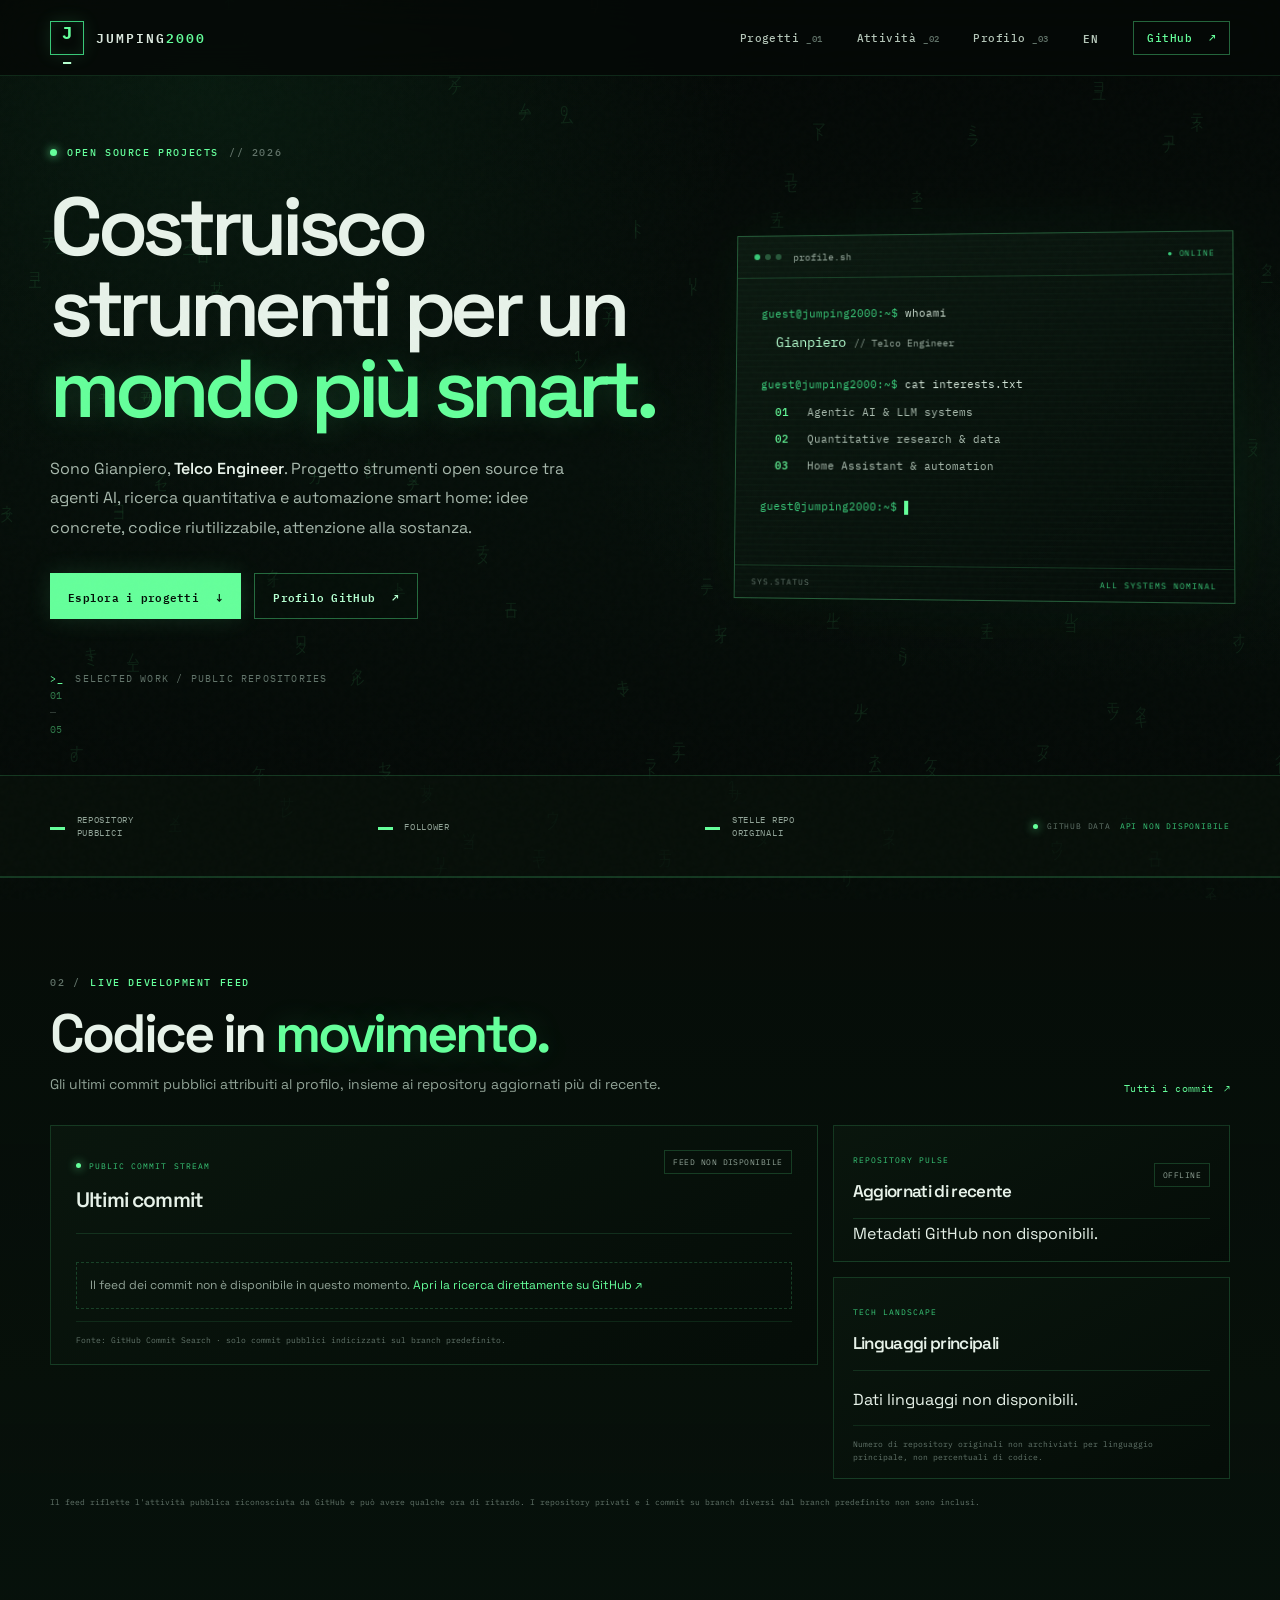
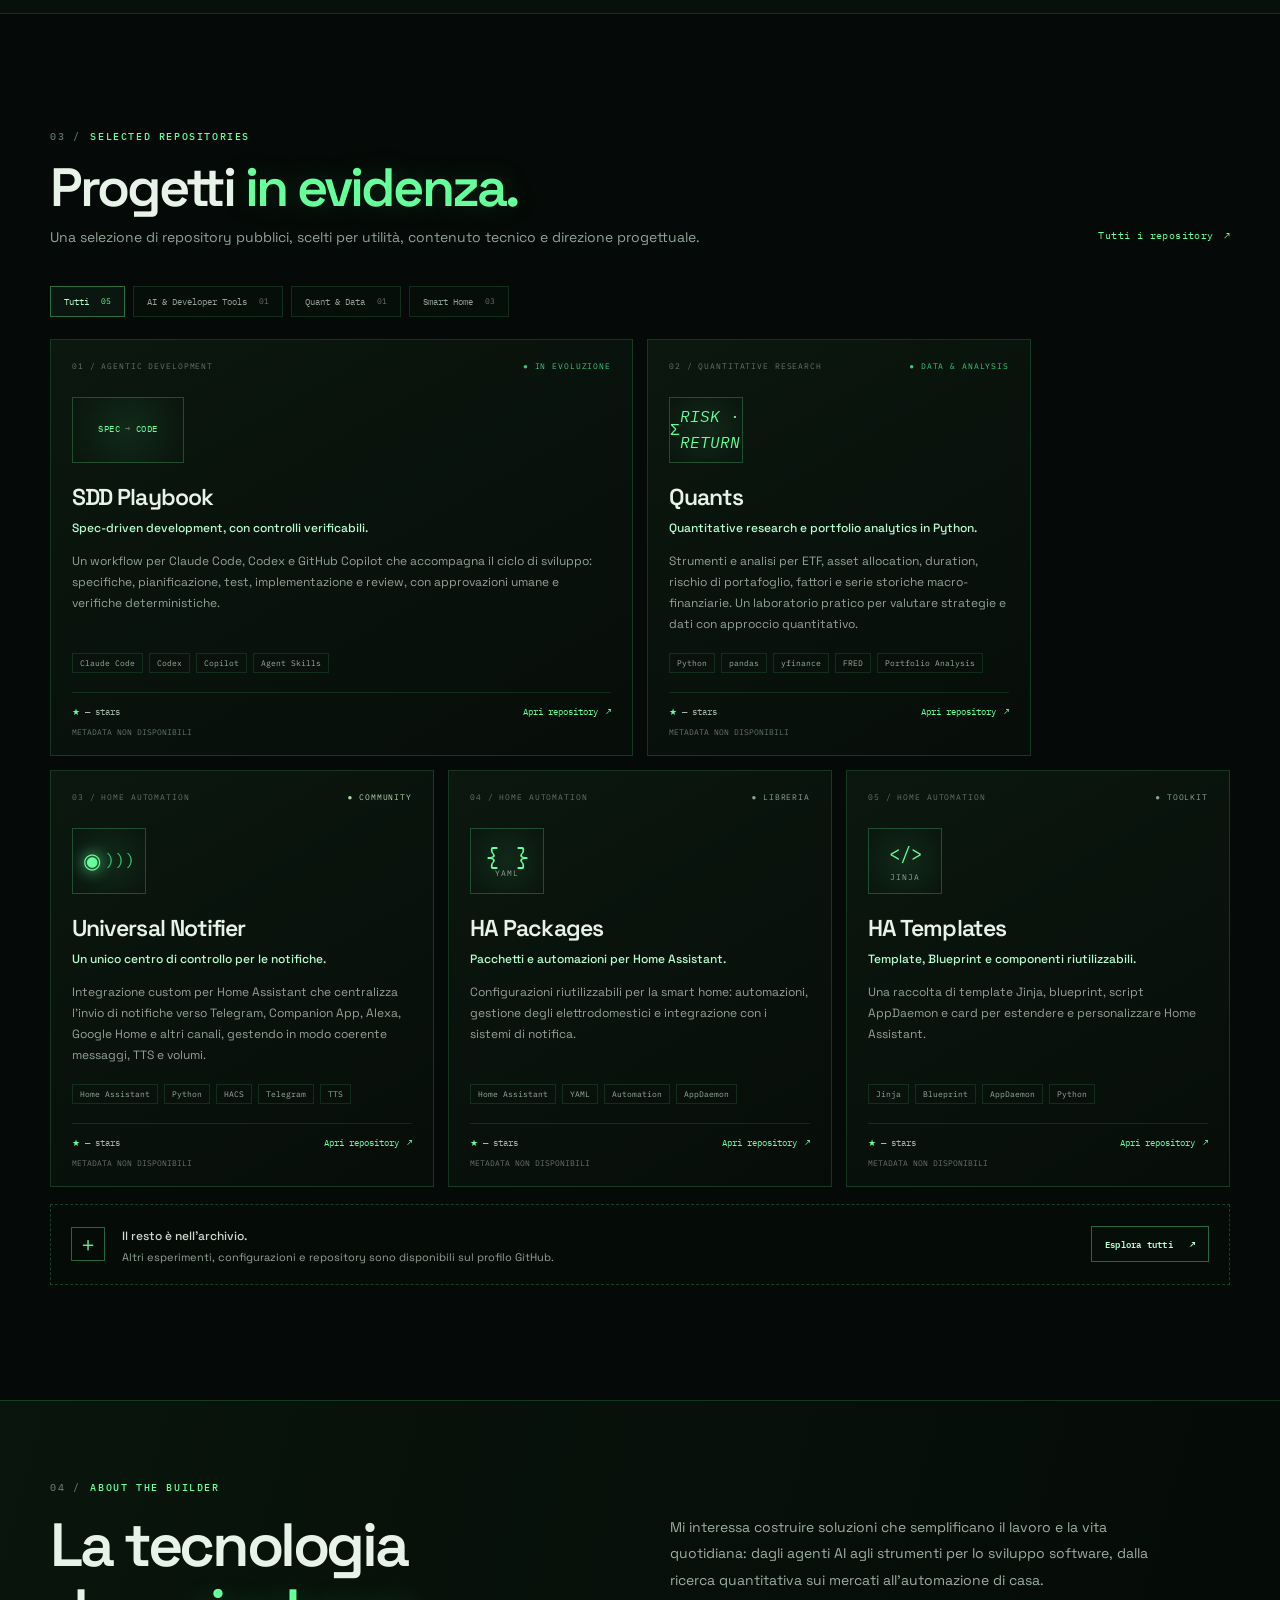
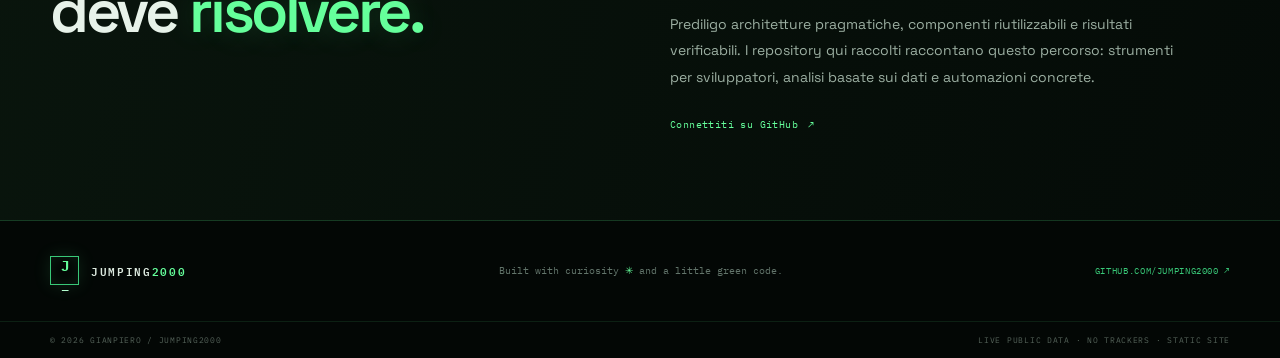
==== commit 02c9503d: "v0.2.0: Update README.md and add GitHub Actions workflow for automatic README update" ====
--- a/index_IT.html
+++ b/index_IT.html
@@ -6,7 +6,7 @@
   <meta name="theme-color" content="#050907">
   <meta name="description" content="Portfolio open source di Gianpiero (jumping2000): agenti AI, developer tools e automazione Home Assistant.">
   <meta property="og:type" content="website">
-  <meta property="og:title" content="jumping2000 — Open Source Portfolio">
+  <meta property="og:title" content="jumping2000 — Open Source Projects">
   <meta property="og:description" content="Agenti AI, strumenti per sviluppatori e automazione smart home.">
   <meta property="og:url" content="https://jumping2000.github.io/index_IT.html">
   <meta property="og:locale" content="it_IT">
@@ -14,7 +14,7 @@
   <link rel="alternate" hreflang="en" href="https://jumping2000.github.io/">
   <link rel="alternate" hreflang="it" href="https://jumping2000.github.io/index_IT.html">
   <link rel="alternate" hreflang="x-default" href="https://jumping2000.github.io/">
-  <title>jumping2000 // Open Source Portfolio</title>
+  <title>jumping2000 // Open Source Projects</title>
   <link rel="icon" type="image/svg+xml" href="assets/favicon.svg">
   <link rel="preconnect" href="https://fonts.googleapis.com">
   <link rel="preconnect" href="https://fonts.gstatic.com" crossorigin>
@@ -43,7 +43,7 @@
   <main id="main">
     <section class="hero section-shell" id="top">
       <div class="hero-copy">
-        <div class="eyebrow"><span class="pulse-dot"></span> OPEN SOURCE PORTFOLIO <span class="eyebrow-year">// 2026</span></div>
+        <div class="eyebrow"><span class="pulse-dot"></span> OPEN SOURCE PROJECTS <span class="eyebrow-year">// 2026</span></div>
         <h1>Costruisco<br>strumenti per un<br><span>mondo più smart.</span></h1>
         <p class="hero-intro">Sono Gianpiero, <strong>Telco Engineer</strong>. Progetto strumenti open source tra agenti AI, ricerca quantitativa e automazione smart home: idee concrete, codice riutilizzabile, attenzione alla sostanza.</p>
         <div class="hero-actions">
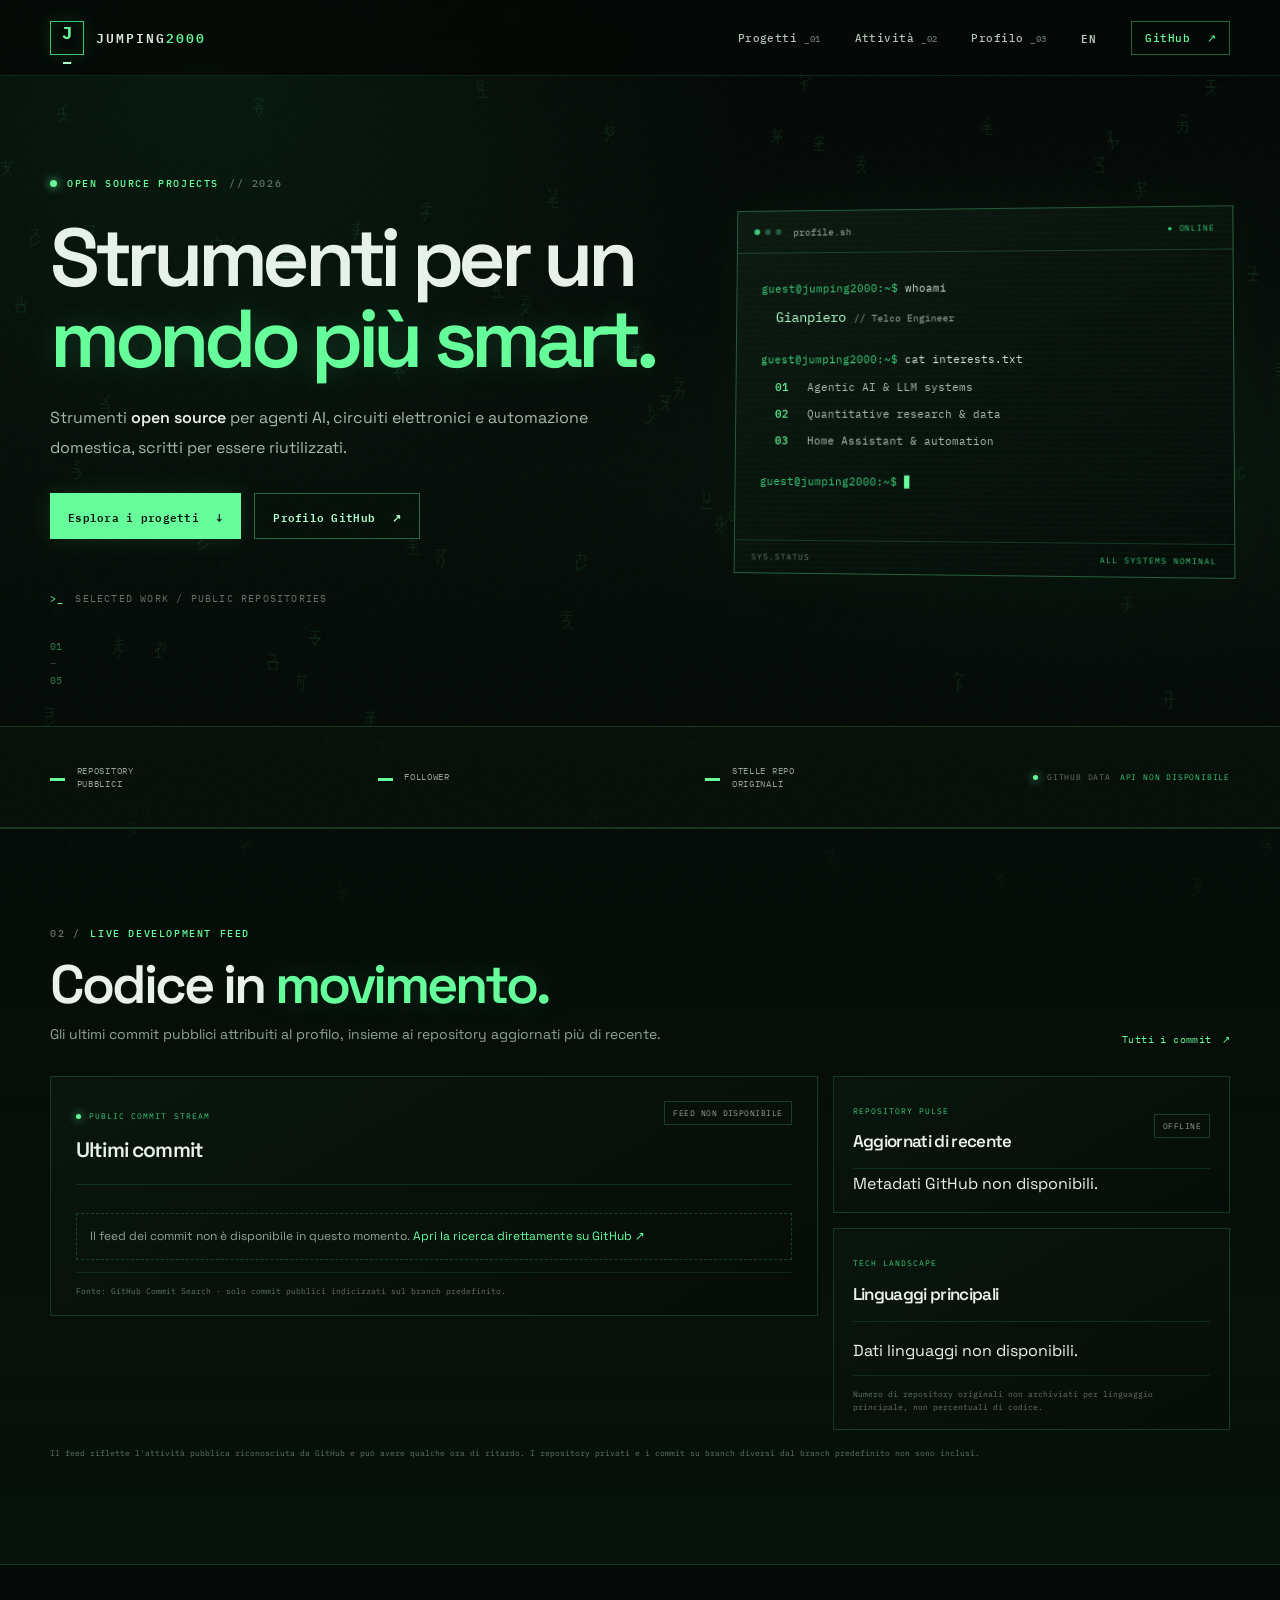
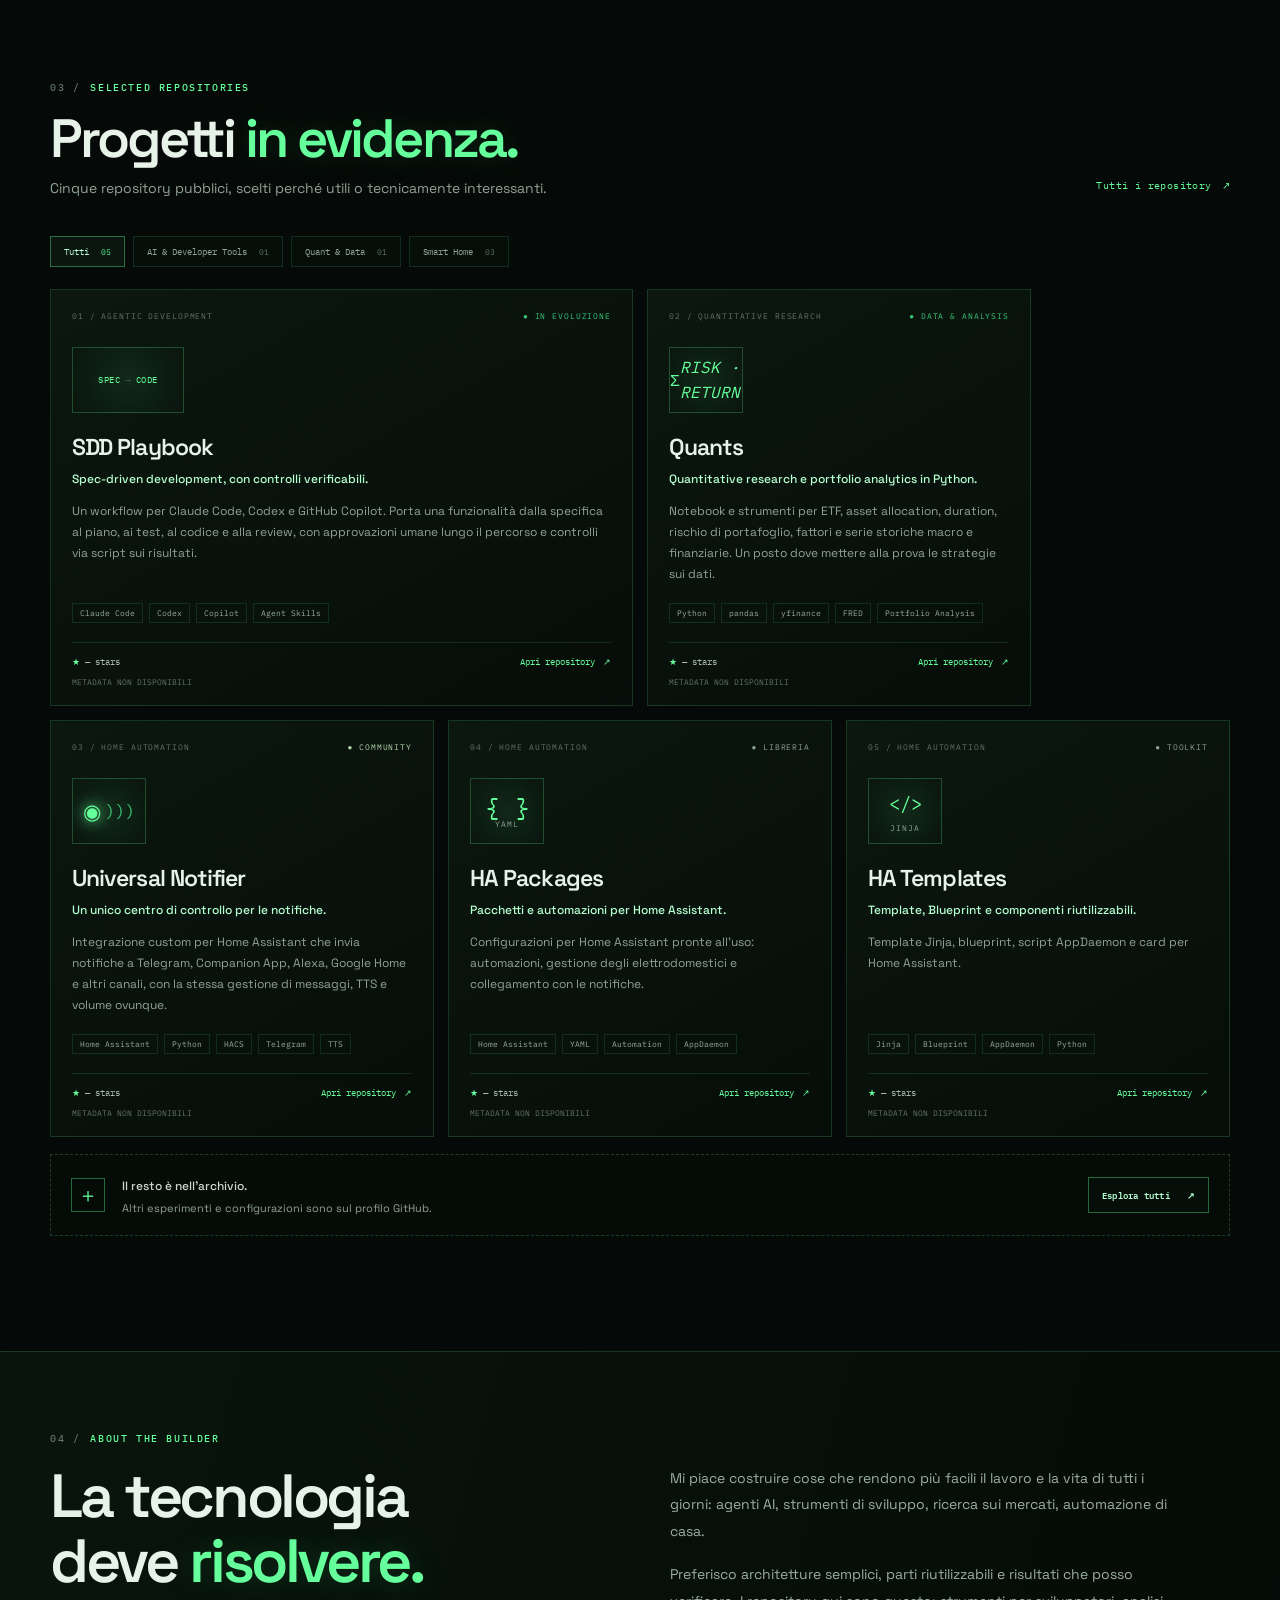
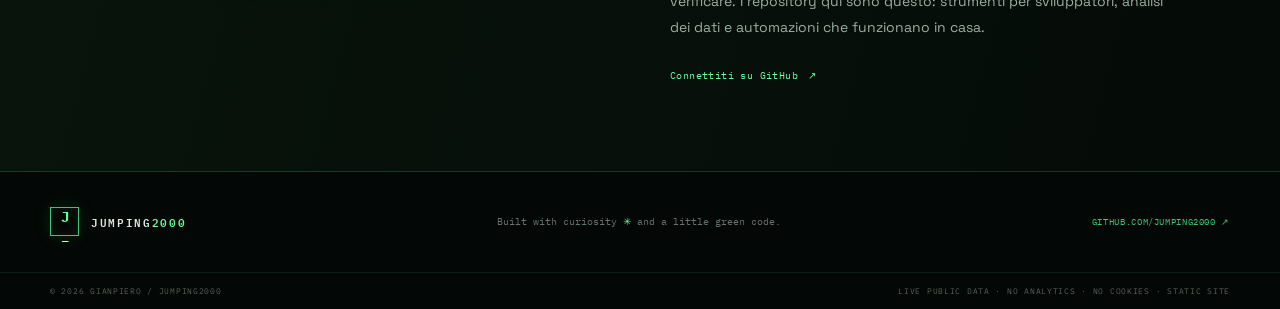
==== commit fdd1146a: "v0.03.0: Update fonts and site.css" ====
--- a/index_IT.html
+++ b/index_IT.html
@@ -16,9 +16,8 @@
   <link rel="alternate" hreflang="x-default" href="https://jumping2000.github.io/">
   <title>jumping2000 // Open Source Projects</title>
   <link rel="icon" type="image/svg+xml" href="assets/favicon.svg">
-  <link rel="preconnect" href="https://fonts.googleapis.com">
-  <link rel="preconnect" href="https://fonts.gstatic.com" crossorigin>
-  <link href="https://fonts.googleapis.com/css2?family=IBM+Plex+Mono:wght@400;500;600;700&family=Space+Grotesk:wght@400;500;600;700&display=swap" rel="stylesheet">
+  <link rel="preload" href="assets/fonts/ibm-plex-mono-400.woff2" as="font" type="font/woff2" crossorigin>
+  <link rel="preload" href="assets/fonts/space-grotesk.woff2" as="font" type="font/woff2" crossorigin>
   <link rel="stylesheet" href="assets/site.css">
 </head>
 <body>
@@ -44,8 +43,8 @@
     <section class="hero section-shell" id="top">
       <div class="hero-copy">
         <div class="eyebrow"><span class="pulse-dot"></span> OPEN SOURCE PROJECTS <span class="eyebrow-year">// 2026</span></div>
-        <h1>Costruisco<br>strumenti per un<br><span>mondo più smart.</span></h1>
-        <p class="hero-intro">Sono Gianpiero, <strong>Telco Engineer</strong>. Progetto strumenti open source tra agenti AI, ricerca quantitativa e automazione smart home: idee concrete, codice riutilizzabile, attenzione alla sostanza.</p>
+        <h1>Strumenti per un<br><span>mondo più smart.</span></h1>
+        <p class="hero-intro">Strumenti <strong>open source</strong> per agenti AI, circuiti elettronici e automazione domestica, scritti per essere riutilizzati.</p>
         <div class="hero-actions">
           <a class="button button-primary" href="#projects">Esplora i progetti <span aria-hidden="true">↓</span></a>
           <a class="button button-ghost" href="https://github.com/jumping2000" target="_blank" rel="noopener noreferrer">Profilo GitHub <span aria-hidden="true">↗</span></a>
@@ -140,7 +139,7 @@
         <div>
           <div class="eyebrow"><span class="section-number">03 /</span> SELECTED REPOSITORIES</div>
           <h2>Progetti <span>in evidenza.</span></h2>
-          <p class="section-description">Una selezione di repository pubblici, scelti per utilità, contenuto tecnico e direzione progettuale.</p>
+          <p class="section-description">Cinque repository pubblici, scelti perché utili o tecnicamente interessanti.</p>
         </div>
         <a class="text-link all-repos-link" href="https://github.com/jumping2000?tab=repositories" target="_blank" rel="noopener noreferrer">Tutti i repository <span aria-hidden="true">↗</span></a>
       </div>
@@ -158,7 +157,7 @@
           <div class="project-symbol symbol-sdd" aria-hidden="true"><span>SPEC</span><i>→</i><span>CODE</span></div>
           <h3>SDD Playbook</h3>
           <p class="project-subtitle">Spec-driven development, con controlli verificabili.</p>
-          <p class="project-description">Un workflow per Claude Code, Codex e GitHub Copilot che accompagna il ciclo di sviluppo: specifiche, pianificazione, test, implementazione e review, con approvazioni umane e verifiche deterministiche.</p>
+          <p class="project-description">Un workflow per Claude Code, Codex e GitHub Copilot. Porta una funzionalità dalla specifica al piano, ai test, al codice e alla review, con approvazioni umane lungo il percorso e controlli via script sui risultati.</p>
           <div class="tag-list"><span>Claude Code</span><span>Codex</span><span>Copilot</span><span>Agent Skills</span></div>
           <div class="card-footer"><span class="repo-meta"><span class="star">★</span> <span data-repo-stat="sdd-playbook">—</span> <span class="repo-stat-label">stars</span></span><a class="repo-link" href="https://github.com/jumping2000/sdd-playbook" target="_blank" rel="noopener noreferrer">Apri repository <span aria-hidden="true">↗</span></a></div>
           <div class="repo-freshness" data-repo-freshness="sdd-playbook"><span>METADATA IN CARICAMENTO</span></div>
@@ -169,7 +168,7 @@
           <div class="project-symbol symbol-quants" aria-hidden="true"><span>Σ</span><i>RISK · RETURN</i></div>
           <h3>Quants</h3>
           <p class="project-subtitle">Quantitative research e portfolio analytics in Python.</p>
-          <p class="project-description">Strumenti e analisi per ETF, asset allocation, duration, rischio di portafoglio, fattori e serie storiche macro-finanziarie. Un laboratorio pratico per valutare strategie e dati con approccio quantitativo.</p>
+          <p class="project-description">Notebook e strumenti per ETF, asset allocation, duration, rischio di portafoglio, fattori e serie storiche macro e finanziarie. Un posto dove mettere alla prova le strategie sui dati.</p>
           <div class="tag-list"><span>Python</span><span>pandas</span><span>yfinance</span><span>FRED</span><span>Portfolio Analysis</span></div>
           <div class="card-footer"><span class="repo-meta"><span class="star">★</span> <span data-repo-stat="Quants">—</span> <span class="repo-stat-label">stars</span></span><a class="repo-link" href="https://github.com/jumping2000/Quants" target="_blank" rel="noopener noreferrer">Apri repository <span aria-hidden="true">↗</span></a></div>
           <div class="repo-freshness" data-repo-freshness="Quants"><span>METADATA IN CARICAMENTO</span></div>
@@ -180,7 +179,7 @@
           <div class="project-symbol symbol-notifier" aria-hidden="true"><span class="notify-ring">◉</span><span class="notify-wave">)))</span></div>
           <h3>Universal Notifier</h3>
           <p class="project-subtitle">Un unico centro di controllo per le notifiche.</p>
-          <p class="project-description">Integrazione custom per Home Assistant che centralizza l'invio di notifiche verso Telegram, Companion App, Alexa, Google Home e altri canali, gestendo in modo coerente messaggi, TTS e volumi.</p>
+          <p class="project-description">Integrazione custom per Home Assistant che invia notifiche a Telegram, Companion App, Alexa, Google Home e altri canali, con la stessa gestione di messaggi, TTS e volume ovunque.</p>
           <div class="tag-list"><span>Home Assistant</span><span>Python</span><span>HACS</span><span>Telegram</span><span>TTS</span></div>
           <div class="card-footer"><span class="repo-meta"><span class="star">★</span> <span data-repo-stat="universal_notifier">—</span> <span class="repo-stat-label">stars</span></span><a class="repo-link" href="https://github.com/jumping2000/universal_notifier" target="_blank" rel="noopener noreferrer">Apri repository <span aria-hidden="true">↗</span></a></div>
           <div class="repo-freshness" data-repo-freshness="universal_notifier"><span>METADATA IN CARICAMENTO</span></div>
@@ -191,7 +190,7 @@
           <div class="project-symbol symbol-packages" aria-hidden="true"><span>{ }</span><i>YAML</i></div>
           <h3>HA Packages</h3>
           <p class="project-subtitle">Pacchetti e automazioni per Home Assistant.</p>
-          <p class="project-description">Configurazioni riutilizzabili per la smart home: automazioni, gestione degli elettrodomestici e integrazione con i sistemi di notifica.</p>
+          <p class="project-description">Configurazioni per Home Assistant pronte all'uso: automazioni, gestione degli elettrodomestici e collegamento con le notifiche.</p>
           <div class="tag-list"><span>Home Assistant</span><span>YAML</span><span>Automation</span><span>AppDaemon</span></div>
           <div class="card-footer"><span class="repo-meta"><span class="star">★</span> <span data-repo-stat="ha-packages">—</span> <span class="repo-stat-label">stars</span></span><a class="repo-link" href="https://github.com/jumping2000/ha-packages" target="_blank" rel="noopener noreferrer">Apri repository <span aria-hidden="true">↗</span></a></div>
           <div class="repo-freshness" data-repo-freshness="ha-packages"><span>METADATA IN CARICAMENTO</span></div>
@@ -202,7 +201,7 @@
           <div class="project-symbol symbol-templates" aria-hidden="true"><span>&lt;/&gt;</span><i>JINJA</i></div>
           <h3>HA Templates</h3>
           <p class="project-subtitle">Template, Blueprint e componenti riutilizzabili.</p>
-          <p class="project-description">Una raccolta di template Jinja, blueprint, script AppDaemon e card per estendere e personalizzare Home Assistant.</p>
+          <p class="project-description">Template Jinja, blueprint, script AppDaemon e card per Home Assistant.</p>
           <div class="tag-list"><span>Jinja</span><span>Blueprint</span><span>AppDaemon</span><span>Python</span></div>
           <div class="card-footer"><span class="repo-meta"><span class="star">★</span> <span data-repo-stat="ha-templates">—</span> <span class="repo-stat-label">stars</span></span><a class="repo-link" href="https://github.com/jumping2000/ha-templates" target="_blank" rel="noopener noreferrer">Apri repository <span aria-hidden="true">↗</span></a></div>
           <div class="repo-freshness" data-repo-freshness="ha-templates"><span>METADATA IN CARICAMENTO</span></div>
@@ -211,7 +210,7 @@
 
       <div class="more-repos">
         <div class="more-icon" aria-hidden="true">＋</div>
-        <div><strong>Il resto è nell'archivio.</strong><p>Altri esperimenti, configurazioni e repository sono disponibili sul profilo GitHub.</p></div>
+        <div><strong>Il resto è nell'archivio.</strong><p>Altri esperimenti e configurazioni sono sul profilo GitHub.</p></div>
         <a class="button button-small button-ghost" href="https://github.com/jumping2000?tab=repositories" target="_blank" rel="noopener noreferrer">Esplora tutti <span aria-hidden="true">↗</span></a>
       </div>
     </section>
@@ -222,8 +221,8 @@
         <div class="about-grid">
           <h2>La tecnologia<br>deve <span>risolvere.</span></h2>
           <div class="about-copy">
-            <p>Mi interessa costruire soluzioni che semplificano il lavoro e la vita quotidiana: dagli agenti AI agli strumenti per lo sviluppo software, dalla ricerca quantitativa sui mercati all'automazione di casa.</p>
-            <p>Prediligo architetture pragmatiche, componenti riutilizzabili e risultati verificabili. I repository qui raccolti raccontano questo percorso: strumenti per sviluppatori, analisi basate sui dati e automazioni concrete.</p>
+            <p>Mi piace costruire cose che rendono più facili il lavoro e la vita di tutti i giorni: agenti AI, strumenti di sviluppo, ricerca sui mercati, automazione di casa.</p>
+            <p>Preferisco architetture semplici, parti riutilizzabili e risultati che posso verificare. I repository qui sono questo: strumenti per sviluppatori, analisi dei dati e automazioni che funzionano in casa.</p>
             <a class="text-link" href="https://github.com/jumping2000" target="_blank" rel="noopener noreferrer">Connettiti su GitHub <span aria-hidden="true">↗</span></a>
           </div>
         </div>
@@ -237,7 +236,7 @@
       <p>Built with curiosity <span>✳</span> and a little green code.</p>
       <a href="https://github.com/jumping2000" target="_blank" rel="noopener noreferrer">GITHUB.COM/JUMPING2000 ↗</a>
     </div>
-    <div class="footer-bottom"><span>© <span id="year">2026</span> GIANPIERO / JUMPING2000</span><span>LIVE PUBLIC DATA · NO TRACKERS · STATIC SITE</span></div>
+    <div class="footer-bottom"><span>© <span id="year">2026</span> GIANPIERO / JUMPING2000</span><span>LIVE PUBLIC DATA · NO ANALYTICS · NO COOKIES · STATIC SITE</span></div>
   </footer>
   <script src="assets/site.js" defer></script>
 </body>
--- a/assets/site.css
+++ b/assets/site.css
@@ -1,3 +1,9 @@
+@font-face { font-family: "IBM Plex Mono"; font-style: normal; font-weight: 400; font-display: swap; src: url("fonts/ibm-plex-mono-400.woff2") format("woff2"); }
+@font-face { font-family: "IBM Plex Mono"; font-style: normal; font-weight: 500; font-display: swap; src: url("fonts/ibm-plex-mono-500.woff2") format("woff2"); }
+@font-face { font-family: "IBM Plex Mono"; font-style: normal; font-weight: 600; font-display: swap; src: url("fonts/ibm-plex-mono-600.woff2") format("woff2"); }
+@font-face { font-family: "IBM Plex Mono"; font-style: normal; font-weight: 700; font-display: swap; src: url("fonts/ibm-plex-mono-700.woff2") format("woff2"); }
+@font-face { font-family: "Space Grotesk"; font-style: normal; font-weight: 300 700; font-display: swap; src: url("fonts/space-grotesk.woff2") format("woff2"); }
+
 :root {
   color-scheme: dark;
   --bg: #050907;
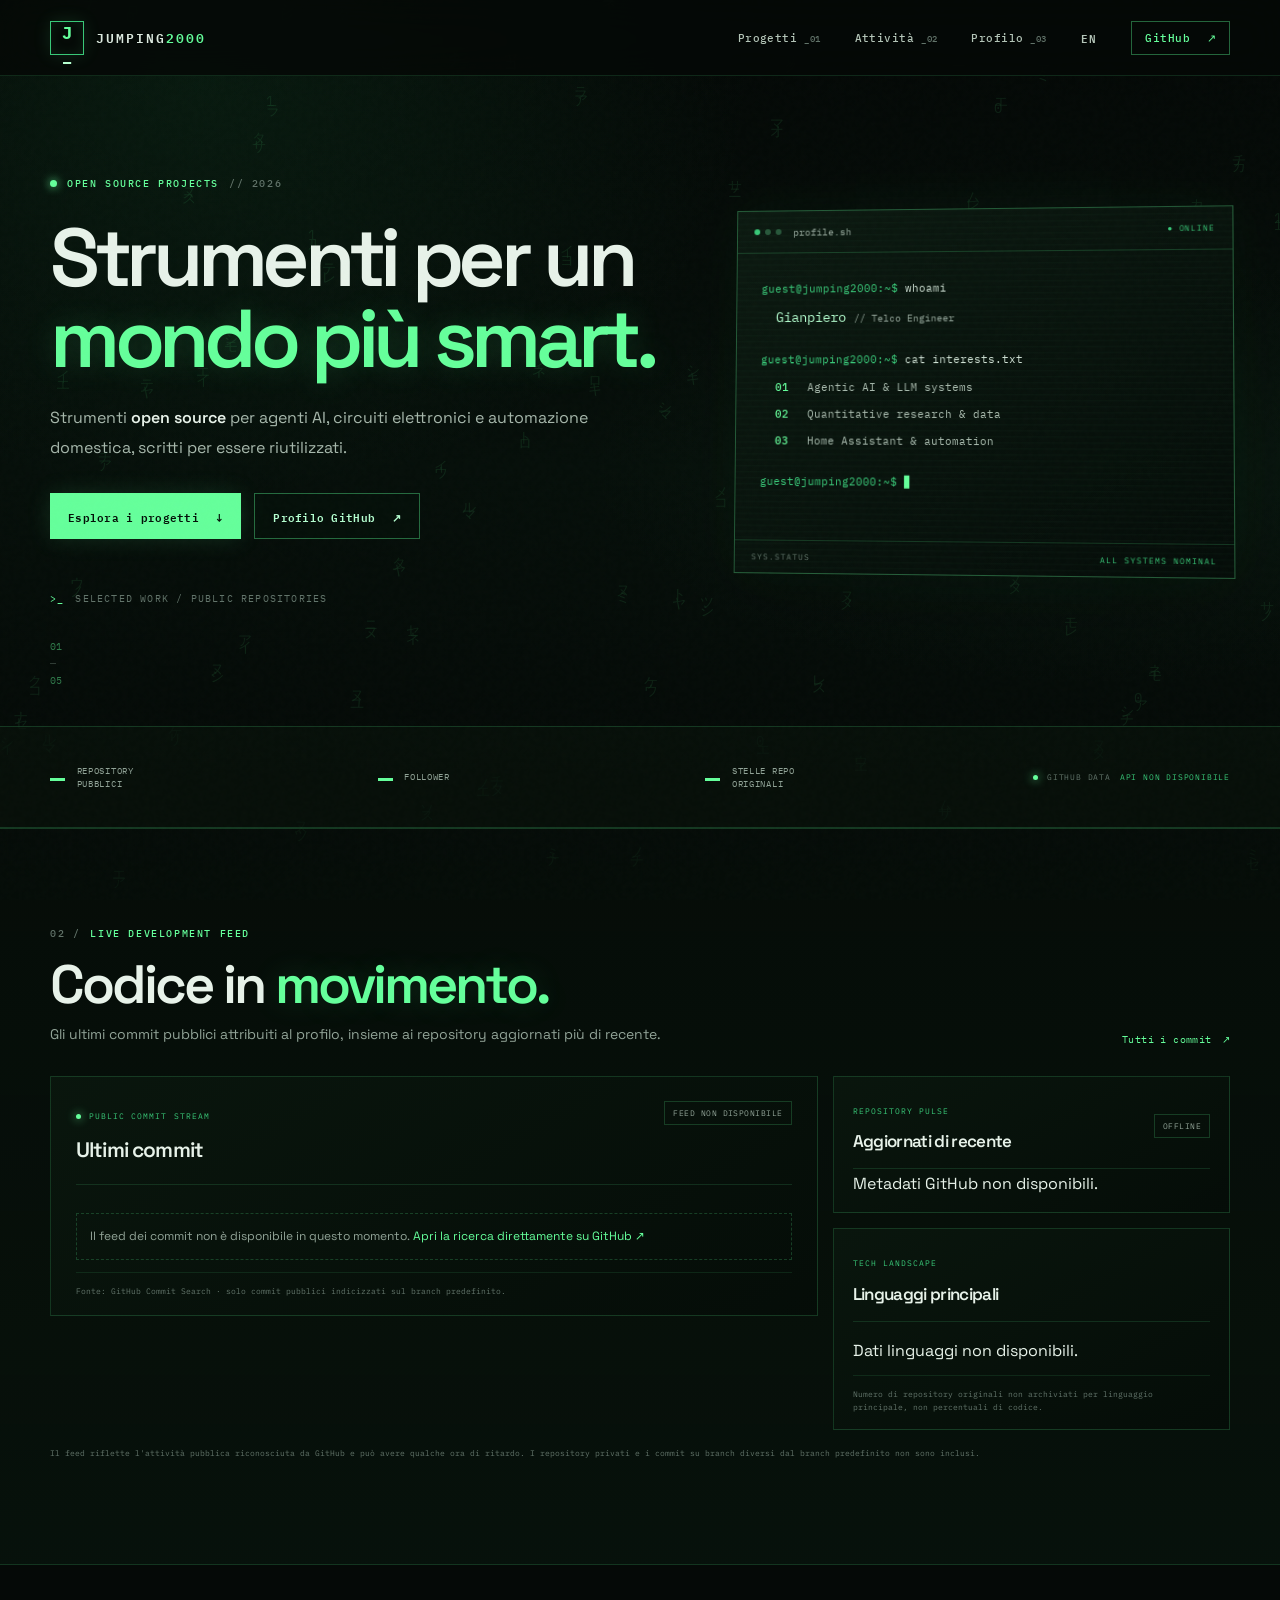
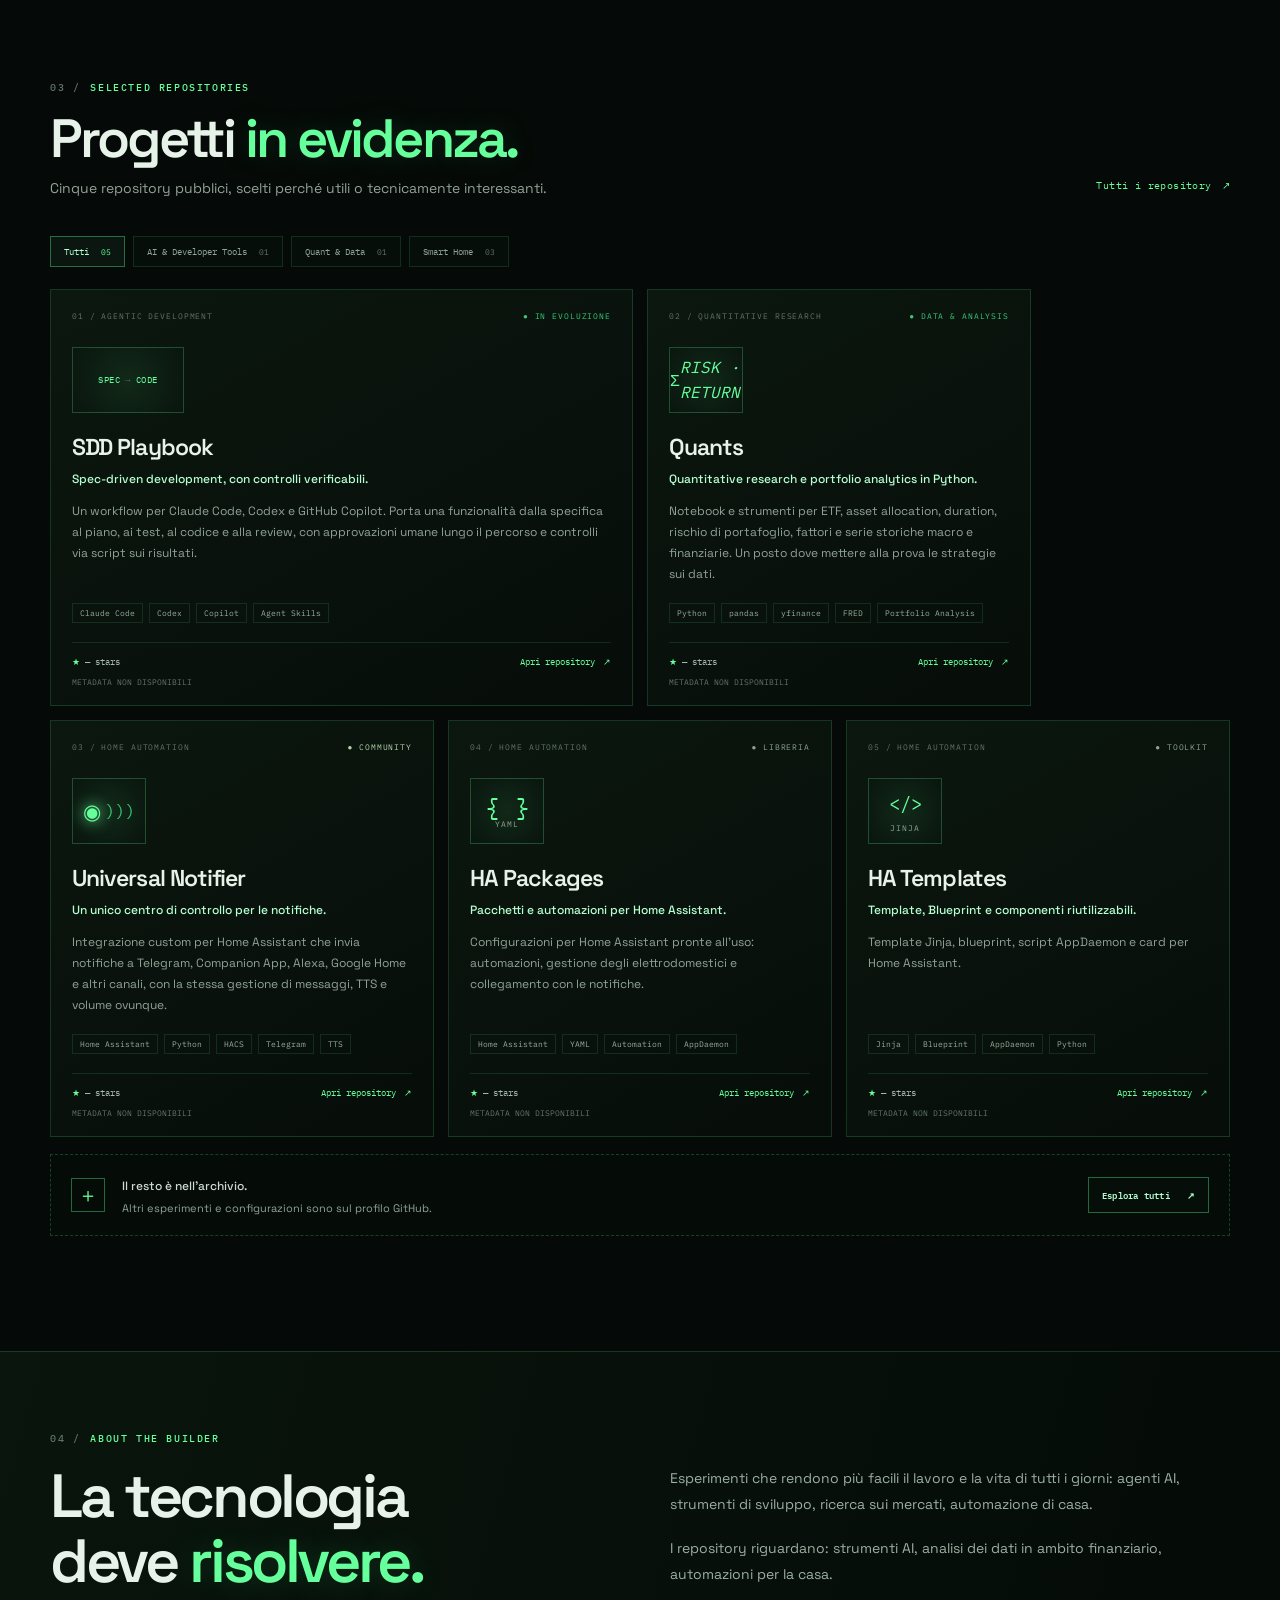
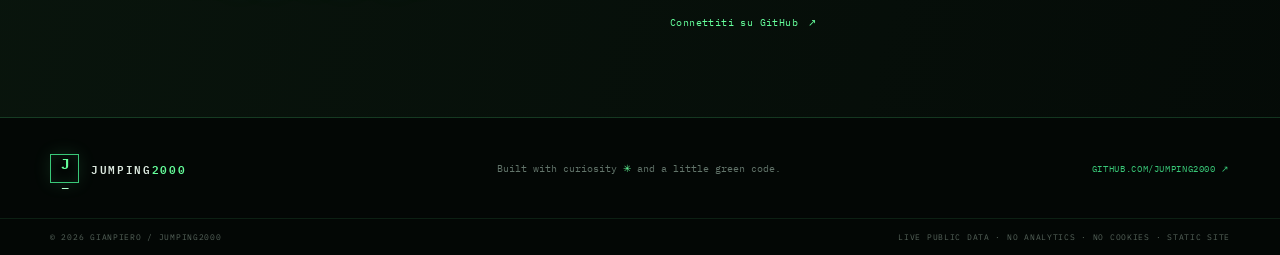
==== commit 64d7522d: "v0.4.0: updated index.html and index_IT.html with new copy for the about section" ====
--- a/index_IT.html
+++ b/index_IT.html
@@ -221,8 +221,8 @@
         <div class="about-grid">
           <h2>La tecnologia<br>deve <span>risolvere.</span></h2>
           <div class="about-copy">
-            <p>Mi piace costruire cose che rendono più facili il lavoro e la vita di tutti i giorni: agenti AI, strumenti di sviluppo, ricerca sui mercati, automazione di casa.</p>
-            <p>Preferisco architetture semplici, parti riutilizzabili e risultati che posso verificare. I repository qui sono questo: strumenti per sviluppatori, analisi dei dati e automazioni che funzionano in casa.</p>
+            <p>Esperimenti che rendono più facili il lavoro e la vita di tutti i giorni: agenti AI, strumenti di sviluppo, ricerca sui mercati, automazione di casa.</p>
+            <p>I repository riguardano: strumenti AI, analisi dei dati in ambito finanziario, automazioni per la casa.</p>
             <a class="text-link" href="https://github.com/jumping2000" target="_blank" rel="noopener noreferrer">Connettiti su GitHub <span aria-hidden="true">↗</span></a>
           </div>
         </div>
